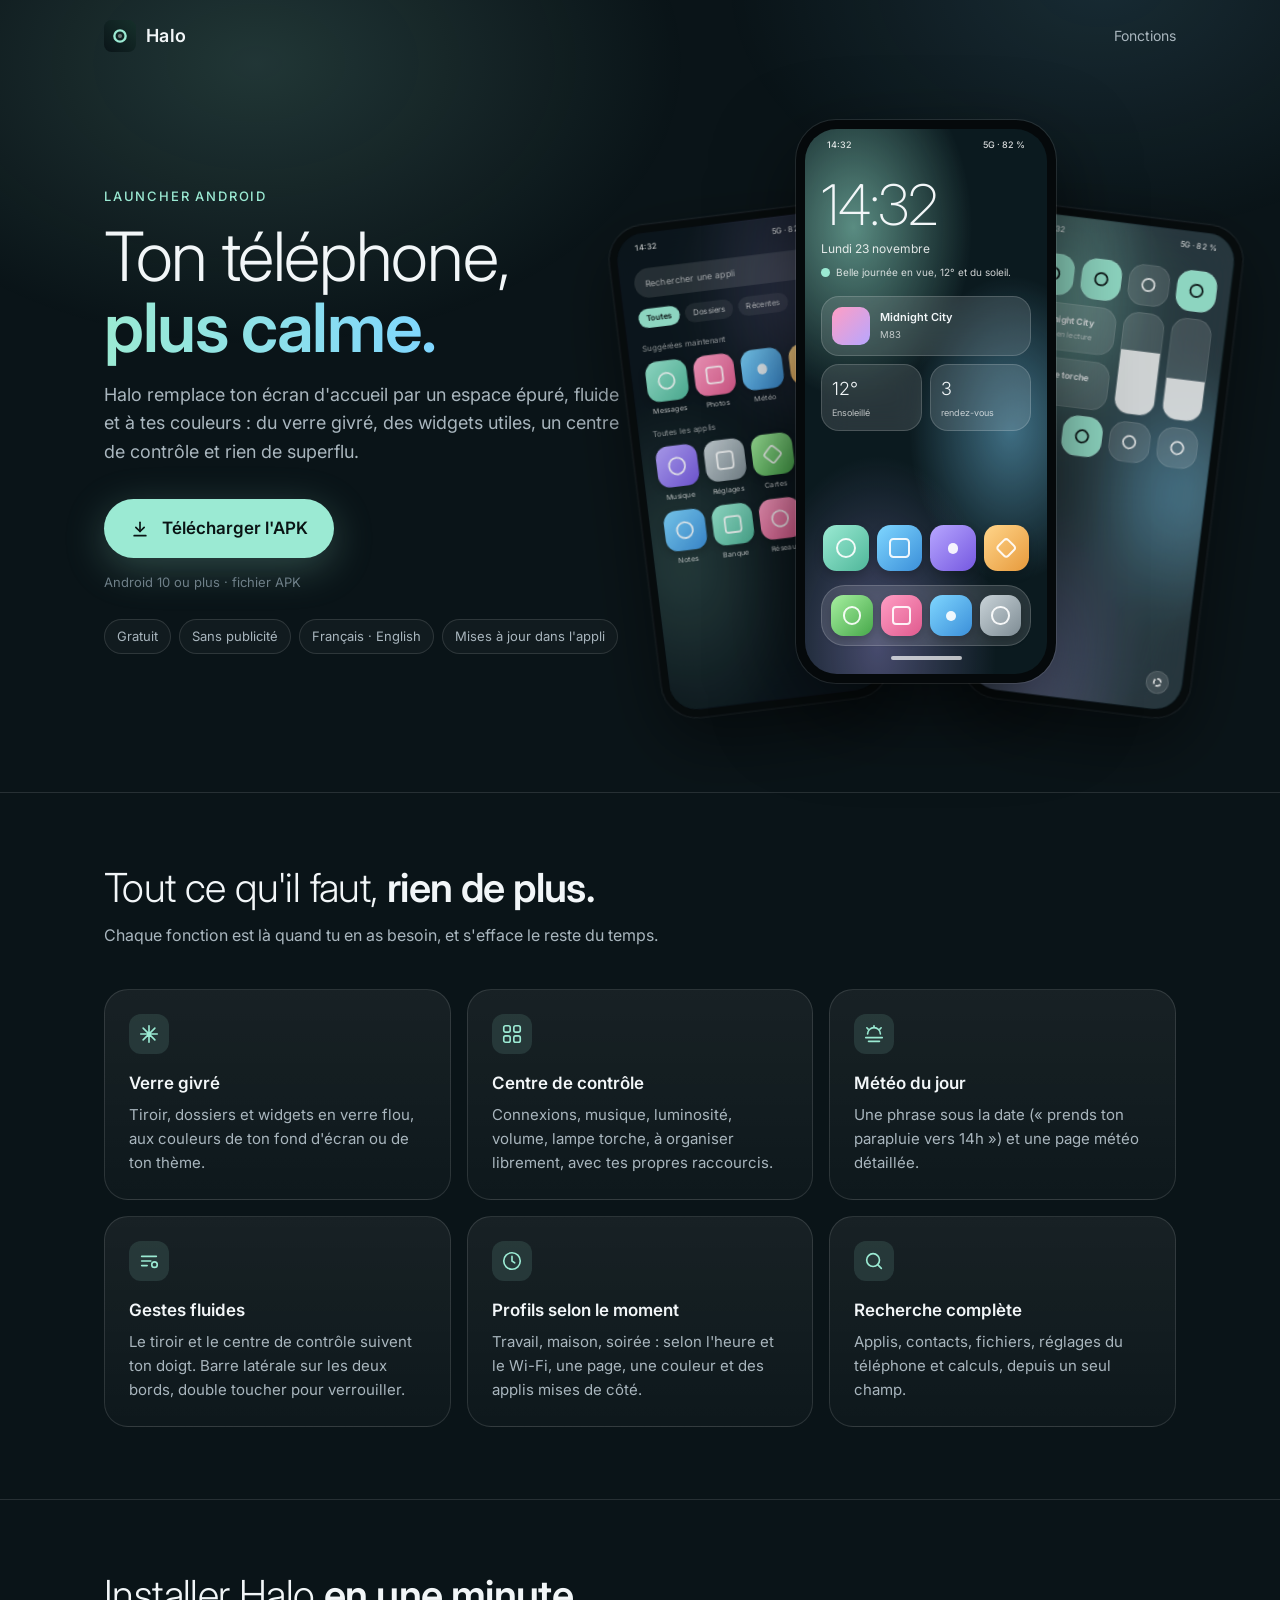
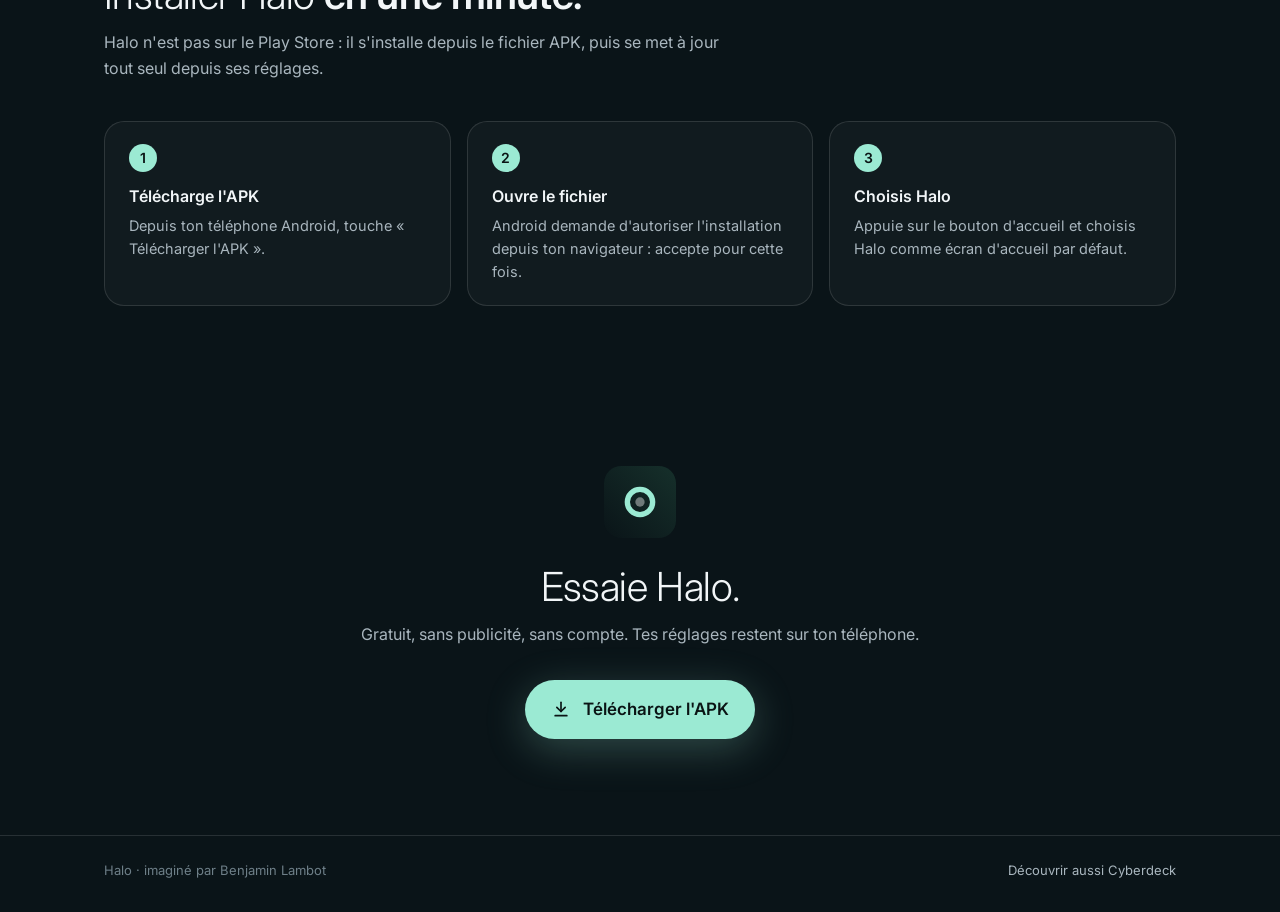
==== Halo/index.html @ 5afe6966 "Site de Halo (/Halo) : page épurée et lien de téléchargement vers la dernière version publiée sur Gi" ====
<!DOCTYPE html>
<html lang="fr">
<head>
<meta charset="utf-8">
<meta name="viewport" content="width=device-width, initial-scale=1">
<title>Halo · Launcher Android épuré</title>
<meta name="description" content="Halo, un launcher Android épuré et fluide : verre givré, widgets, centre de contrôle, profils. Gratuit, sans publicité.">
<meta name="theme-color" content="#0A1418">
<link rel="icon" href="icon.svg" type="image/svg+xml">
<meta property="og:title" content="Halo · Launcher Android épuré">
<meta property="og:description" content="Un écran d'accueil calme, fluide et à tes couleurs. Gratuit, sans publicité.">
<link rel="preconnect" href="https://fonts.googleapis.com">
<link rel="preconnect" href="https://fonts.gstatic.com" crossorigin>
<link href="https://fonts.googleapis.com/css2?family=Inter:wght@300;400;500;600&display=swap" rel="stylesheet">
<style>
  :root {
    color-scheme: dark;
    --bg: #0A1418; --bg2: #0F1D22; --text: #F2F6F8; --dim: #A9B6BE; --faint: #6E7F88;
    --accent: #9BEAD3; --accent2: #7FD6FF; --glass: rgba(255,255,255,.08); --line: rgba(255,255,255,.12);
  }
  * { box-sizing: border-box; }
  html { scroll-behavior: smooth; }
  body { margin: 0; background: var(--bg); color: var(--text); font: 16px/1.6 Inter, system-ui, -apple-system, "Segoe UI", Roboto, sans-serif;
    -webkit-font-smoothing: antialiased; overflow-x: hidden; }
  a { color: inherit; }
  .wrap { max-width: 1120px; margin: 0 auto; padding: 0 24px; }
  @media (max-width: 600px) { .wrap { padding: 0 16px; } }

  /* lueur de fond */
  .glow { position: fixed; inset: -20% -10% auto; height: 90vh; pointer-events: none; z-index: 0;
    background: radial-gradient(40% 50% at 25% 30%, rgba(155,234,211,.16), transparent 70%), radial-gradient(35% 45% at 80% 20%, rgba(127,214,255,.12), transparent 70%); }
  main, header, footer { position: relative; z-index: 1; }
  main { overflow-x: clip; }

  header .wrap { display: flex; align-items: center; justify-content: space-between; height: 72px; }
  .brand { display: flex; align-items: center; gap: 10px; text-decoration: none; font-weight: 600; letter-spacing: .02em; font-size: 18px; }
  .brand img { width: 32px; height: 32px; }
  .navlink { color: var(--dim); text-decoration: none; font-size: 14px; }
  .navlink:hover { color: var(--text); }

  /* héros */
  .hero { display: grid; grid-template-columns: 1.05fr 1fr; gap: 48px; align-items: center; padding: 48px 0 72px; }
  @media (max-width: 900px) { .hero { grid-template-columns: 1fr; padding-top: 24px; gap: 40px; } }
  .eyebrow { color: var(--accent); font-size: 13px; font-weight: 500; letter-spacing: .14em; text-transform: uppercase; }
  h1 { font-size: clamp(40px, 6vw, 68px); line-height: 1.04; font-weight: 300; letter-spacing: -.02em; margin: 14px 0 18px; }
  h1 b { font-weight: 600; background: linear-gradient(90deg, var(--accent), var(--accent2)); -webkit-background-clip: text; background-clip: text; color: transparent; }
  .lead { color: var(--dim); font-size: 18px; max-width: 30em; margin: 0 0 32px; }
  .cta { display: inline-flex; align-items: center; gap: 12px; padding: 16px 26px; border-radius: 999px; background: var(--accent); color: #0A1414;
    font-weight: 600; font-size: 17px; text-decoration: none; box-shadow: 0 10px 40px rgba(155,234,211,.25); transition: transform .2s, box-shadow .2s; }
  .cta:hover { transform: translateY(-2px); box-shadow: 0 14px 48px rgba(155,234,211,.35); }
  .cta svg { width: 20px; height: 20px; }
  .meta { color: var(--faint); font-size: 13px; margin-top: 14px; }
  .chips { display: flex; flex-wrap: wrap; gap: 8px; margin-top: 26px; }
  .chip { padding: 6px 12px; border-radius: 999px; border: 1px solid var(--line); color: var(--dim); font-size: 13px; background: rgba(255,255,255,.03); }

  /* téléphones */
  .stage { position: relative; height: 600px; }
  @media (max-width: 900px) { .stage { height: 540px; } }
  @media (max-width: 520px) { .stage { height: 470px; } }
  .phone { position: absolute; width: 260px; aspect-ratio: 9 / 19.5; border-radius: 40px; padding: 9px; background: #05090B;
    box-shadow: 0 0 0 1px rgba(255,255,255,.1), 0 30px 80px rgba(0,0,0,.55); }
  .phone .scr { position: relative; width: 100%; height: 100%; border-radius: 32px; overflow: hidden; }
  .stage .phone:nth-child(1) { left: 50%; top: 0; transform: translateX(-50%); z-index: 3; }
  .stage .phone:nth-child(2) { left: 50%; top: 60px; transform: translateX(-118%) rotate(-7deg) scale(.88); z-index: 2; opacity: .9; }
  .stage .phone:nth-child(3) { left: 50%; top: 60px; transform: translateX(18%) rotate(7deg) scale(.88); z-index: 1; opacity: .9; }
  @media (max-width: 520px) {
    .phone { width: 214px; border-radius: 34px; } .phone .scr { border-radius: 27px; }
    .stage .phone:nth-child(2) { transform: translateX(-104%) rotate(-7deg) scale(.82); }
    .stage .phone:nth-child(3) { transform: translateX(4%) rotate(7deg) scale(.82); }
  }

  /* fond d'écran Halo (dégradé « Aurore ») */
  .wall { position: absolute; inset: 0; background:
      radial-gradient(70% 45% at 20% 18%, rgba(155,234,211,.55), transparent 70%),
      radial-gradient(60% 40% at 85% 55%, rgba(127,214,255,.45), transparent 70%),
      radial-gradient(70% 50% at 30% 95%, rgba(183,166,255,.35), transparent 70%), #0B1A1F; }
  .wall.b { background: radial-gradient(70% 45% at 80% 15%, rgba(183,166,255,.5), transparent 70%), radial-gradient(70% 50% at 15% 70%, rgba(155,234,211,.45), transparent 70%), #0C1620; }
  .ui { position: absolute; inset: 0; padding: 30px 16px 14px; display: flex; flex-direction: column; font-size: 10px; }
  .sb { position: absolute; top: 9px; left: 22px; right: 22px; display: flex; justify-content: space-between; font-size: 9px; color: rgba(255,255,255,.85); font-weight: 500; }
  .clock { font-size: 56px; font-weight: 200; letter-spacing: -.03em; line-height: 1; margin-top: 18px; }
  .date { font-size: 12px; color: rgba(255,255,255,.85); margin-top: 6px; }
  .tip { font-size: 10px; color: rgba(255,255,255,.8); margin-top: 6px; display: flex; gap: 6px; align-items: center; }
  .tip i { width: 9px; height: 9px; border-radius: 50%; background: var(--accent); display: inline-block; }
  .gl { background: rgba(255,255,255,.12); border: 1px solid rgba(255,255,255,.16); backdrop-filter: blur(14px); -webkit-backdrop-filter: blur(14px); border-radius: 18px; }
  .w-music { margin-top: 16px; padding: 10px; display: flex; gap: 10px; align-items: center; }
  .cover { width: 38px; height: 38px; border-radius: 10px; background: linear-gradient(135deg, #FF9EC4, #B7A6FF); flex: none; }
  .w-music b { display: block; font-size: 11px; font-weight: 600; } .w-music span { color: rgba(255,255,255,.7); font-size: 9.5px; }
  .w-row { display: flex; gap: 8px; margin-top: 8px; }
  .w-sm { flex: 1; padding: 10px; } .w-sm b { font-size: 18px; font-weight: 300; display: block; } .w-sm span { color: rgba(255,255,255,.7); font-size: 9px; }
  .grid { display: grid; grid-template-columns: repeat(4, 1fr); gap: 12px 8px; margin-top: auto; padding: 0 2px; }
  .ic { aspect-ratio: 1; border-radius: 30%; position: relative; box-shadow: 0 4px 10px rgba(0,0,0,.2); }
  .ic::after { content: ""; position: absolute; inset: 28%; border-radius: 50%; border: 2.5px solid rgba(255,255,255,.9); }
  .ic.sq::after { border-radius: 22%; } .ic.dot::after { inset: 38%; background: rgba(255,255,255,.9); border: 0; }
  .ic.tri::after { border-radius: 4px; transform: rotate(45deg); inset: 32%; }
  .dock { margin-top: 14px; padding: 9px; display: grid; grid-template-columns: repeat(4, 1fr); gap: 8px; border-radius: 24px; }
  .bar { width: 34%; height: 4px; border-radius: 4px; background: rgba(255,255,255,.7); margin: 10px auto 0; }
  .c1 { background: linear-gradient(135deg,#9BEAD3,#4FB79A); } .c2 { background: linear-gradient(135deg,#7FD6FF,#3B8FD9); } .c3 { background: linear-gradient(135deg,#FF9EC4,#E05A8E); }
  .c4 { background: linear-gradient(135deg,#FFD58A,#E79A3C); } .c5 { background: linear-gradient(135deg,#B7A6FF,#7558E0); } .c6 { background: linear-gradient(135deg,#C9D3D8,#7E8C94); }
  .c7 { background: linear-gradient(135deg,#A6F0A0,#47A84A); } .c8 { background: linear-gradient(135deg,#FF8F7A,#D9483B); }

  /* tiroir */
  .drawer { position: absolute; inset: 0; background: rgba(10,20,24,.55); backdrop-filter: blur(22px); -webkit-backdrop-filter: blur(22px); }
  .search { margin-top: 10px; padding: 9px 12px; border-radius: 999px; background: rgba(255,255,255,.12); color: rgba(255,255,255,.65); font-size: 10px; display: flex; justify-content: space-between; }
  .tabs { display: flex; gap: 6px; margin: 12px 0 10px; } .tabs span { padding: 4px 9px; border-radius: 999px; font-size: 9px; background: rgba(255,255,255,.08); color: rgba(255,255,255,.75); }
  .tabs span.on { background: var(--accent); color: #0A1414; font-weight: 600; }
  .lbl { color: rgba(255,255,255,.6); font-size: 9px; margin: 6px 0 8px; }
  .dgrid { display: grid; grid-template-columns: repeat(4, 1fr); gap: 10px 8px; }
  .dgrid .n { text-align: center; font-size: 8px; color: rgba(255,255,255,.8); margin-top: 4px; }

  /* centre de contrôle */
  .cc { position: absolute; inset: 0; background: rgba(205,225,232,.16); backdrop-filter: blur(26px) saturate(1.2); -webkit-backdrop-filter: blur(26px) saturate(1.2); }
  .ccg { display: grid; grid-template-columns: repeat(4, 1fr); gap: 8px; margin-top: 14px; }
  .t { border-radius: 18px; background: rgba(255,255,255,.14); border: 1px solid rgba(255,255,255,.14); aspect-ratio: 1; display: grid; place-items: center; }
  .t.on { background: var(--accent); }
  .t i { width: 36%; aspect-ratio: 1; border-radius: 50%; border: 2px solid rgba(255,255,255,.9); }
  .t.on i { border-color: #0A1414; }
  .t.w2 { grid-column: span 2; aspect-ratio: auto; padding: 10px; display: block; text-align: left; }
  .t.w2 b { font-size: 10px; display: block; } .t.w2 span { font-size: 8.5px; color: rgba(255,255,255,.7); }
  .t.h2 { grid-row: span 2; aspect-ratio: auto; position: relative; overflow: hidden; }
  .t.h2::after { content: ""; position: absolute; left: 0; right: 0; bottom: 0; height: 62%; background: rgba(255,255,255,.85); }
  .t.h2.v::after { height: 40%; }
  .gear { position: absolute; right: 16px; bottom: 18px; width: 26px; height: 26px; border-radius: 50%; background: rgba(255,255,255,.14); border: 1px solid rgba(255,255,255,.16); display: grid; place-items: center; }
  .gear i { width: 10px; height: 10px; border-radius: 50%; border: 2px dashed rgba(255,255,255,.9); }

  /* sections */
  section.block { padding: 72px 0; border-top: 1px solid var(--line); }
  h2 { font-size: clamp(28px, 4vw, 40px); font-weight: 300; letter-spacing: -.015em; margin: 0 0 12px; line-height: 1.15; }
  h2 b { font-weight: 600; }
  .sub { color: var(--dim); max-width: 40em; margin: 0 0 40px; }
  .feats { display: grid; grid-template-columns: repeat(3, 1fr); gap: 16px; }
  @media (max-width: 900px) { .feats { grid-template-columns: repeat(2, 1fr); } }
  @media (max-width: 560px) { .feats { grid-template-columns: 1fr; } }
  .feat { padding: 24px; border-radius: 24px; background: linear-gradient(180deg, rgba(255,255,255,.06), rgba(255,255,255,.02)); border: 1px solid var(--line); }
  .feat .ico { width: 40px; height: 40px; border-radius: 12px; background: rgba(155,234,211,.12); display: grid; place-items: center; margin-bottom: 16px; }
  .feat .ico svg { width: 22px; height: 22px; stroke: var(--accent); fill: none; stroke-width: 1.8; stroke-linecap: round; stroke-linejoin: round; }
  .feat h3 { margin: 0 0 6px; font-size: 17px; font-weight: 600; }
  .feat p { margin: 0; color: var(--dim); font-size: 15px; }

  .steps { display: grid; grid-template-columns: repeat(3, 1fr); gap: 16px; counter-reset: s; }
  @media (max-width: 800px) { .steps { grid-template-columns: 1fr; } }
  .step { padding: 22px 24px; border-radius: 20px; border: 1px solid var(--line); background: rgba(255,255,255,.03); }
  .step::before { counter-increment: s; content: counter(s); display: inline-grid; place-items: center; width: 28px; height: 28px; border-radius: 50%;
    background: var(--accent); color: #0A1414; font-weight: 600; font-size: 14px; margin-bottom: 12px; }
  .step h3 { margin: 0 0 4px; font-size: 16px; font-weight: 600; } .step p { margin: 0; color: var(--dim); font-size: 14.5px; }

  .final { text-align: center; padding: 88px 0 96px; }
  .final img { width: 72px; height: 72px; margin-bottom: 18px; }
  .final .sub { margin: 0 auto 32px; }
  footer { border-top: 1px solid var(--line); color: var(--faint); font-size: 13px; }
  footer .wrap { display: flex; flex-wrap: wrap; gap: 12px; justify-content: space-between; padding-top: 24px; padding-bottom: 32px; }
  footer a { color: var(--dim); text-decoration: none; } footer a:hover { color: var(--text); }

  .reveal { opacity: 0; transform: translateY(16px); transition: opacity .7s ease, transform .7s ease; }
  .reveal.in { opacity: 1; transform: none; }
  @media (prefers-reduced-motion: reduce) { .reveal { opacity: 1; transform: none; transition: none; } .cta { transition: none; } }
</style>
</head>
<body>
<div class="glow" aria-hidden="true"></div>

<header>
  <div class="wrap">
    <a class="brand" href="./"><img src="icon.svg" alt="">Halo</a>
    <a class="navlink" href="#fonctions">Fonctions</a>
  </div>
</header>

<main>
  <div class="wrap">
    <section class="hero">
      <div>
        <div class="eyebrow">Launcher Android</div>
        <h1>Ton téléphone,<br><b>plus calme.</b></h1>
        <p class="lead">Halo remplace ton écran d'accueil par un espace épuré, fluide et à tes couleurs : du verre givré, des widgets utiles, un centre de contrôle et rien de superflu.</p>
        <a class="cta dl" href="telecharger/" rel="noopener">
          <svg viewBox="0 0 24 24" fill="none" stroke="currentColor" stroke-width="2" stroke-linecap="round" stroke-linejoin="round" aria-hidden="true"><path d="M12 4v11"/><path d="m7 10 5 5 5-5"/><path d="M5 20h14"/></svg>
          Télécharger l'APK
        </a>
        <div class="meta" id="ver">Android 10 ou plus · fichier APK</div>
        <div class="chips"><span class="chip">Gratuit</span><span class="chip">Sans publicité</span><span class="chip">Français · English</span><span class="chip">Mises à jour dans l'appli</span></div>
      </div>

      <div class="stage" aria-label="Aperçus de Halo : accueil, tiroir d'applis et centre de contrôle">
        <!-- accueil -->
        <div class="phone"><div class="scr"><div class="wall"></div><div class="ui">
          <div class="sb"><span>14:32</span><span>5G · 82 %</span></div>
          <div class="clock">14:32</div>
          <div class="date">Lundi 23 novembre</div>
          <div class="tip"><i></i>Belle journée en vue, 12° et du soleil.</div>
          <div class="gl w-music"><div class="cover"></div><div><b>Midnight City</b><span>M83</span></div></div>
          <div class="w-row"><div class="gl w-sm"><b>12°</b><span>Ensoleillé</span></div><div class="gl w-sm"><b>3</b><span>rendez-vous</span></div></div>
          <div class="grid"><div class="ic c1"></div><div class="ic c2 sq"></div><div class="ic c5 dot"></div><div class="ic c4 tri"></div></div>
          <div class="gl dock"><div class="ic c7"></div><div class="ic c3 sq"></div><div class="ic c2 dot"></div><div class="ic c6"></div></div>
          <div class="bar"></div>
        </div></div></div>
        <!-- tiroir -->
        <div class="phone"><div class="scr"><div class="wall b"></div><div class="drawer"></div><div class="ui">
          <div class="sb"><span>14:32</span><span>5G · 82 %</span></div>
          <div class="search"><span>Rechercher une appli</span><span>⌕</span></div>
          <div class="tabs"><span class="on">Toutes</span><span>Dossiers</span><span>Récentes</span></div>
          <div class="lbl">Suggérées maintenant</div>
          <div class="dgrid">
            <div><div class="ic c1"></div><div class="n">Messages</div></div><div><div class="ic c3 sq"></div><div class="n">Photos</div></div>
            <div><div class="ic c2 dot"></div><div class="n">Météo</div></div><div><div class="ic c4"></div><div class="n">Agenda</div></div>
          </div>
          <div class="lbl" style="margin-top:12px">Toutes les applis</div>
          <div class="dgrid">
            <div><div class="ic c5"></div><div class="n">Musique</div></div><div><div class="ic c6 sq"></div><div class="n">Réglages</div></div>
            <div><div class="ic c7 tri"></div><div class="n">Cartes</div></div><div><div class="ic c8 dot"></div><div class="n">Vidéo</div></div>
            <div><div class="ic c2"></div><div class="n">Notes</div></div><div><div class="ic c1 sq"></div><div class="n">Banque</div></div>
            <div><div class="ic c3"></div><div class="n">Réseau</div></div><div><div class="ic c4 dot"></div><div class="n">Horloge</div></div>
          </div>
        </div></div></div>
        <!-- centre de contrôle -->
        <div class="phone"><div class="scr"><div class="wall"></div><div class="cc"></div><div class="ui">
          <div class="sb"><span>14:32</span><span>5G · 82 %</span></div>
          <div class="ccg">
            <div class="t on"><i></i></div><div class="t on"><i></i></div><div class="t"><i></i></div><div class="t on"><i></i></div>
            <div class="t w2"><b>Midnight City</b><span>M83 · en lecture</span></div><div class="t h2"></div><div class="t h2 v"></div>
            <div class="t w2"><b>Lampe torche</b><span>Éteinte</span></div>
            <div class="t"><i></i></div><div class="t on"><i></i></div><div class="t"><i></i></div><div class="t"><i></i></div>
          </div>
          <div class="gear"><i></i></div>
        </div></div></div>
      </div>
    </section>
  </div>

  <section class="block" id="fonctions">
    <div class="wrap">
      <h2 class="reveal">Tout ce qu'il faut, <b>rien de plus.</b></h2>
      <p class="sub reveal">Chaque fonction est là quand tu en as besoin, et s'efface le reste du temps.</p>
      <div class="feats">
        <div class="feat reveal"><div class="ico"><svg viewBox="0 0 24 24"><path d="M12 3v18M3 12h18M5.6 5.6l12.8 12.8M18.4 5.6 5.6 18.4"/></svg></div>
          <h3>Verre givré</h3><p>Tiroir, dossiers et widgets en verre flou, aux couleurs de ton fond d'écran ou de ton thème.</p></div>
        <div class="feat reveal"><div class="ico"><svg viewBox="0 0 24 24"><rect x="3" y="3" width="7" height="7" rx="2"/><rect x="14" y="3" width="7" height="7" rx="2"/><rect x="3" y="14" width="7" height="7" rx="2"/><rect x="14" y="14" width="7" height="7" rx="2"/></svg></div>
          <h3>Centre de contrôle</h3><p>Connexions, musique, luminosité, volume, lampe torche, à organiser librement, avec tes propres raccourcis.</p></div>
        <div class="feat reveal"><div class="ico"><svg viewBox="0 0 24 24"><path d="M5 12a7 7 0 0 1 14 0"/><path d="M12 5V3M5.6 6.6 4.2 5.2M18.4 6.6l1.4-1.4"/><path d="M3 16h18M6 20h12"/></svg></div>
          <h3>Météo du jour</h3><p>Une phrase sous la date (« prends ton parapluie vers 14h ») et une page météo détaillée.</p></div>
        <div class="feat reveal"><div class="ico"><svg viewBox="0 0 24 24"><path d="M4 7h16M4 12h10M4 17h6"/><circle cx="18" cy="16" r="3"/></svg></div>
          <h3>Gestes fluides</h3><p>Le tiroir et le centre de contrôle suivent ton doigt. Barre latérale sur les deux bords, double toucher pour verrouiller.</p></div>
        <div class="feat reveal"><div class="ico"><svg viewBox="0 0 24 24"><circle cx="12" cy="12" r="9"/><path d="M12 7v5l3 2"/></svg></div>
          <h3>Profils selon le moment</h3><p>Travail, maison, soirée : selon l'heure et le Wi-Fi, une page, une couleur et des applis mises de côté.</p></div>
        <div class="feat reveal"><div class="ico"><svg viewBox="0 0 24 24"><circle cx="11" cy="11" r="7"/><path d="m20 20-4-4"/></svg></div>
          <h3>Recherche complète</h3><p>Applis, contacts, fichiers, réglages du téléphone et calculs, depuis un seul champ.</p></div>
      </div>
    </div>
  </section>

  <section class="block">
    <div class="wrap">
      <h2 class="reveal">Installer Halo <b>en une minute.</b></h2>
      <p class="sub reveal">Halo n'est pas sur le Play Store : il s'installe depuis le fichier APK, puis se met à jour tout seul depuis ses réglages.</p>
      <div class="steps">
        <div class="step reveal"><h3>Télécharge l'APK</h3><p>Depuis ton téléphone Android, touche « Télécharger l'APK ».</p></div>
        <div class="step reveal"><h3>Ouvre le fichier</h3><p>Android demande d'autoriser l'installation depuis ton navigateur : accepte pour cette fois.</p></div>
        <div class="step reveal"><h3>Choisis Halo</h3><p>Appuie sur le bouton d'accueil et choisis Halo comme écran d'accueil par défaut.</p></div>
      </div>
    </div>
  </section>

  <section class="final">
    <div class="wrap">
      <img src="icon.svg" alt="" class="reveal">
      <h2 class="reveal">Essaie Halo.</h2>
      <p class="sub reveal">Gratuit, sans publicité, sans compte. Tes réglages restent sur ton téléphone.</p>
      <a class="cta dl reveal" href="telecharger/" rel="noopener">
        <svg viewBox="0 0 24 24" fill="none" stroke="currentColor" stroke-width="2" stroke-linecap="round" stroke-linejoin="round" aria-hidden="true"><path d="M12 4v11"/><path d="m7 10 5 5 5-5"/><path d="M5 20h14"/></svg>
        Télécharger l'APK
      </a>
    </div>
  </section>
</main>

<footer>
  <div class="wrap">
    <span>Halo · imaginé par Benjamin Lambot</span>
    <a href="../telecharger.html">Découvrir aussi Cyberdeck</a>
  </div>
</footer>

<script>
// apparition douce des sections
(() => {
  const els = document.querySelectorAll('.reveal');
  if (!('IntersectionObserver' in window)) { els.forEach(e => e.classList.add('in')); return; }
  const io = new IntersectionObserver(es => es.forEach(e => { if (e.isIntersecting) { e.target.classList.add('in'); io.unobserve(e.target); } }), { threshold: .15 });
  els.forEach(e => io.observe(e));
})();
// numéro de la dernière version (le bouton passe toujours par telecharger/, qui redirige vers GitHub)
(async () => {
  try {
    const r = await fetch('https://api.github.com/repos/djoneb/cyberdeck-releases/releases?per_page=100');
    if (!r.ok) return;
    const rel = (await r.json()).filter(x => /^halo-\d+$/.test(x.tag_name) && !x.draft && !x.prerelease)
      .sort((a, b) => +b.tag_name.slice(5) - +a.tag_name.slice(5))[0];
    if (rel) document.getElementById('ver').textContent = 'Version ' + rel.tag_name.slice(5) + ' · Android 10 ou plus · fichier APK';
  } catch (e) {}
})();
</script>
</body>
</html>
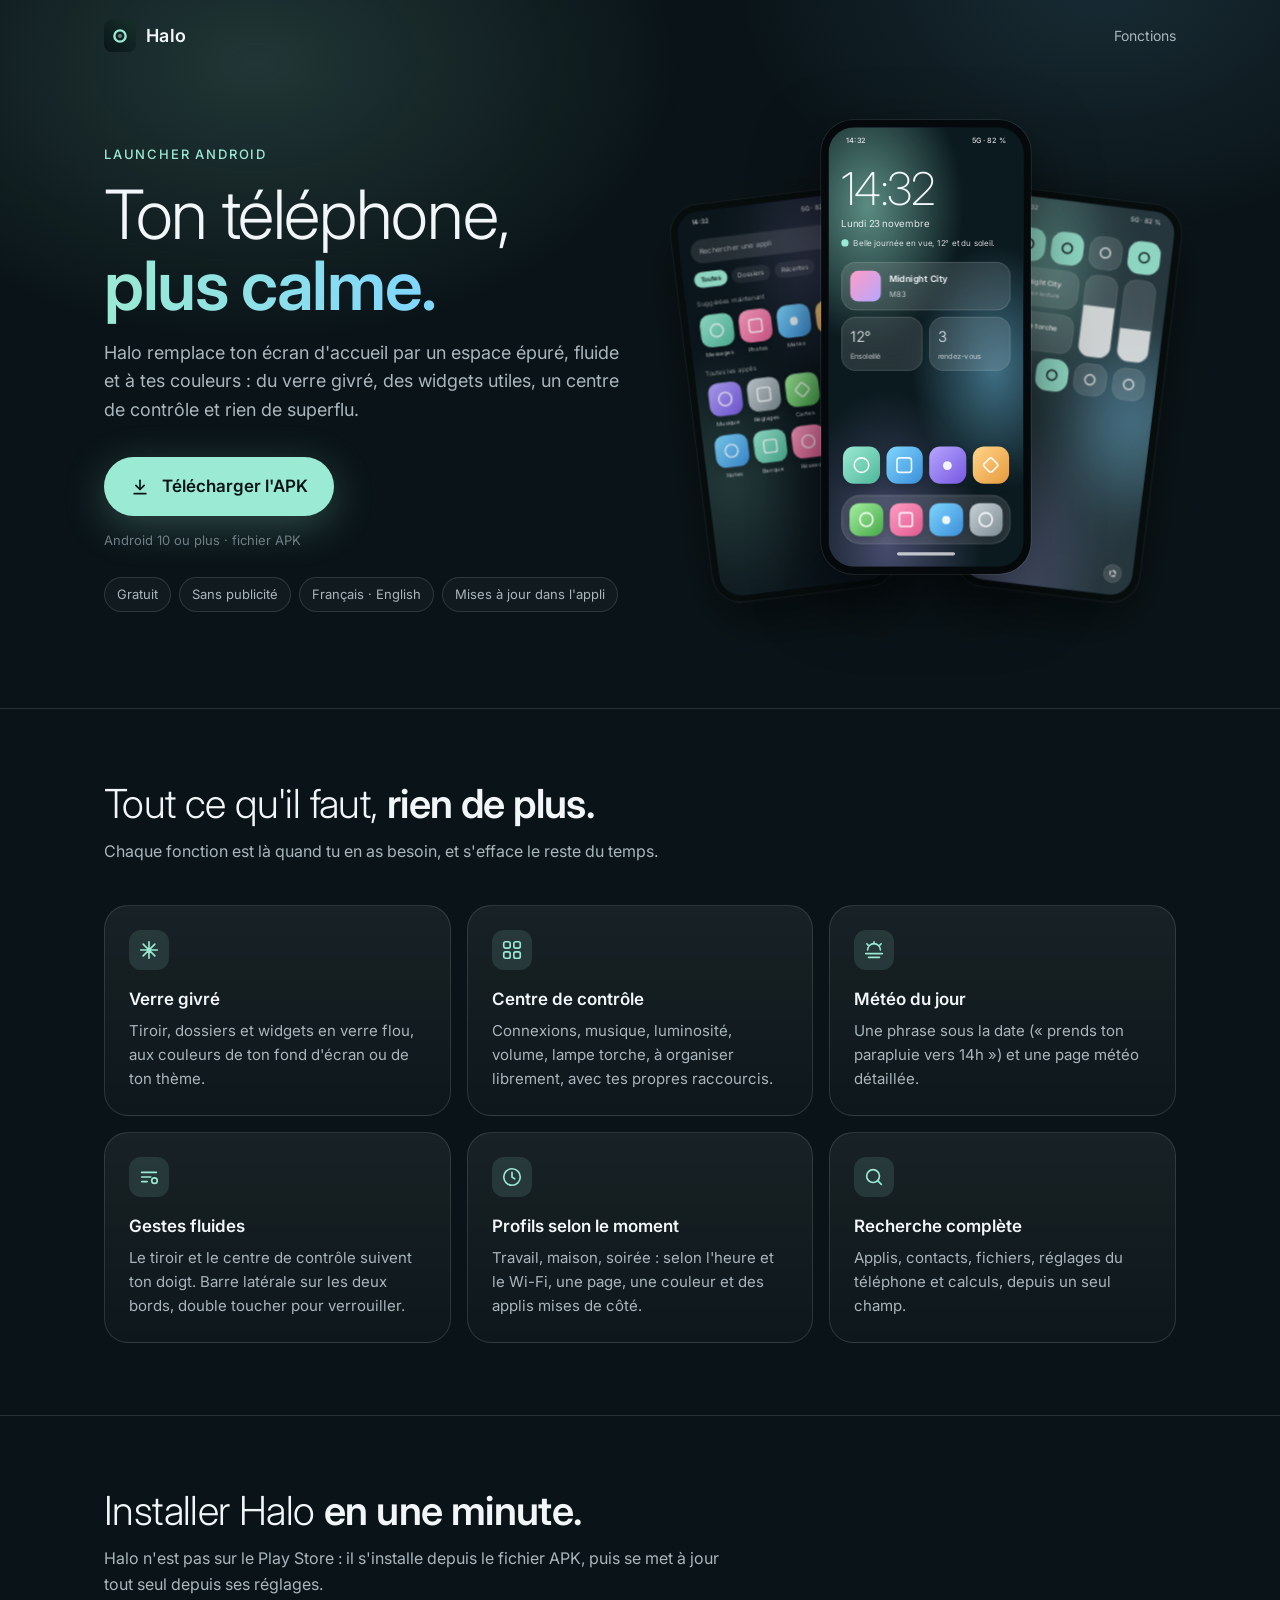
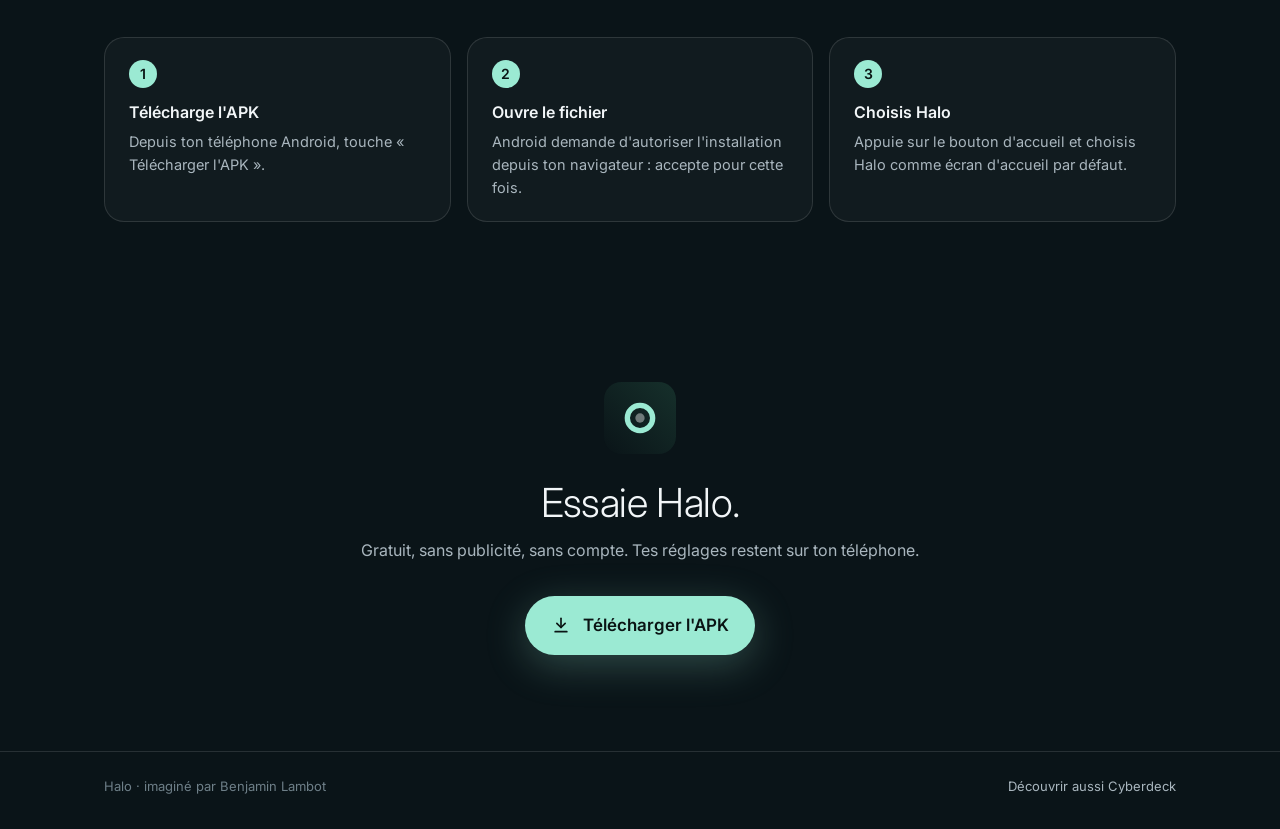
==== commit 27243aef: "Site Halo : sur mobile, les trois téléphones gardent la composition de l'écran large (réduite) Co-Au" ====
--- a/Halo/index.html
+++ b/Halo/index.html
@@ -54,20 +54,15 @@
   .chip { padding: 6px 12px; border-radius: 999px; border: 1px solid var(--line); color: var(--dim); font-size: 13px; background: rgba(255,255,255,.03); }
 
   /* téléphones */
-  .stage { position: relative; height: 600px; }
-  @media (max-width: 900px) { .stage { height: 540px; } }
-  @media (max-width: 520px) { .stage { height: 470px; } }
+  /* la composition des trois téléphones est la même partout : sur petit écran, elle est réduite d'un bloc */
+  .stage { position: relative; height: 640px; }
+  .stage-in { position: absolute; left: 50%; top: 0; width: 620px; height: 640px; margin-left: -310px; transform-origin: 50% 0; }
   .phone { position: absolute; width: 260px; aspect-ratio: 9 / 19.5; border-radius: 40px; padding: 9px; background: #05090B;
     box-shadow: 0 0 0 1px rgba(255,255,255,.1), 0 30px 80px rgba(0,0,0,.55); }
   .phone .scr { position: relative; width: 100%; height: 100%; border-radius: 32px; overflow: hidden; }
-  .stage .phone:nth-child(1) { left: 50%; top: 0; transform: translateX(-50%); z-index: 3; }
-  .stage .phone:nth-child(2) { left: 50%; top: 60px; transform: translateX(-118%) rotate(-7deg) scale(.88); z-index: 2; opacity: .9; }
-  .stage .phone:nth-child(3) { left: 50%; top: 60px; transform: translateX(18%) rotate(7deg) scale(.88); z-index: 1; opacity: .9; }
-  @media (max-width: 520px) {
-    .phone { width: 214px; border-radius: 34px; } .phone .scr { border-radius: 27px; }
-    .stage .phone:nth-child(2) { transform: translateX(-104%) rotate(-7deg) scale(.82); }
-    .stage .phone:nth-child(3) { transform: translateX(4%) rotate(7deg) scale(.82); }
-  }
+  .stage-in .phone:nth-child(1) { left: 50%; top: 0; transform: translateX(-50%); z-index: 3; }
+  .stage-in .phone:nth-child(2) { left: 50%; top: 60px; transform: translateX(-118%) rotate(-7deg) scale(.88); z-index: 2; opacity: .9; }
+  .stage-in .phone:nth-child(3) { left: 50%; top: 60px; transform: translateX(18%) rotate(7deg) scale(.88); z-index: 1; opacity: .9; }
 
   /* fond d'écran Halo (dégradé « Aurore ») */
   .wall { position: absolute; inset: 0; background:
@@ -180,7 +175,7 @@
         <div class="chips"><span class="chip">Gratuit</span><span class="chip">Sans publicité</span><span class="chip">Français · English</span><span class="chip">Mises à jour dans l'appli</span></div>
       </div>
 
-      <div class="stage" aria-label="Aperçus de Halo : accueil, tiroir d'applis et centre de contrôle">
+      <div class="stage" id="stage" aria-label="Aperçus de Halo : accueil, tiroir d'applis et centre de contrôle"><div class="stage-in" id="stagein">
         <!-- accueil -->
         <div class="phone"><div class="scr"><div class="wall"></div><div class="ui">
           <div class="sb"><span>14:32</span><span>5G · 82 %</span></div>
@@ -222,7 +217,7 @@
           </div>
           <div class="gear"><i></i></div>
         </div></div></div>
-      </div>
+      </div></div>
     </section>
   </div>
 
@@ -280,6 +275,12 @@
 </footer>
 
 <script>
+// téléphones : même rendu qu'à l'écran large, réduit à la largeur disponible
+(() => {
+  const st = document.getElementById('stage'), inn = document.getElementById('stagein');
+  const fit = () => { const k = Math.min(1, st.clientWidth / 620); inn.style.transform = 'scale(' + k + ')'; st.style.height = (640 * k) + 'px'; };
+  fit(); addEventListener('resize', fit);
+})();
 // apparition douce des sections
 (() => {
   const els = document.querySelectorAll('.reveal');
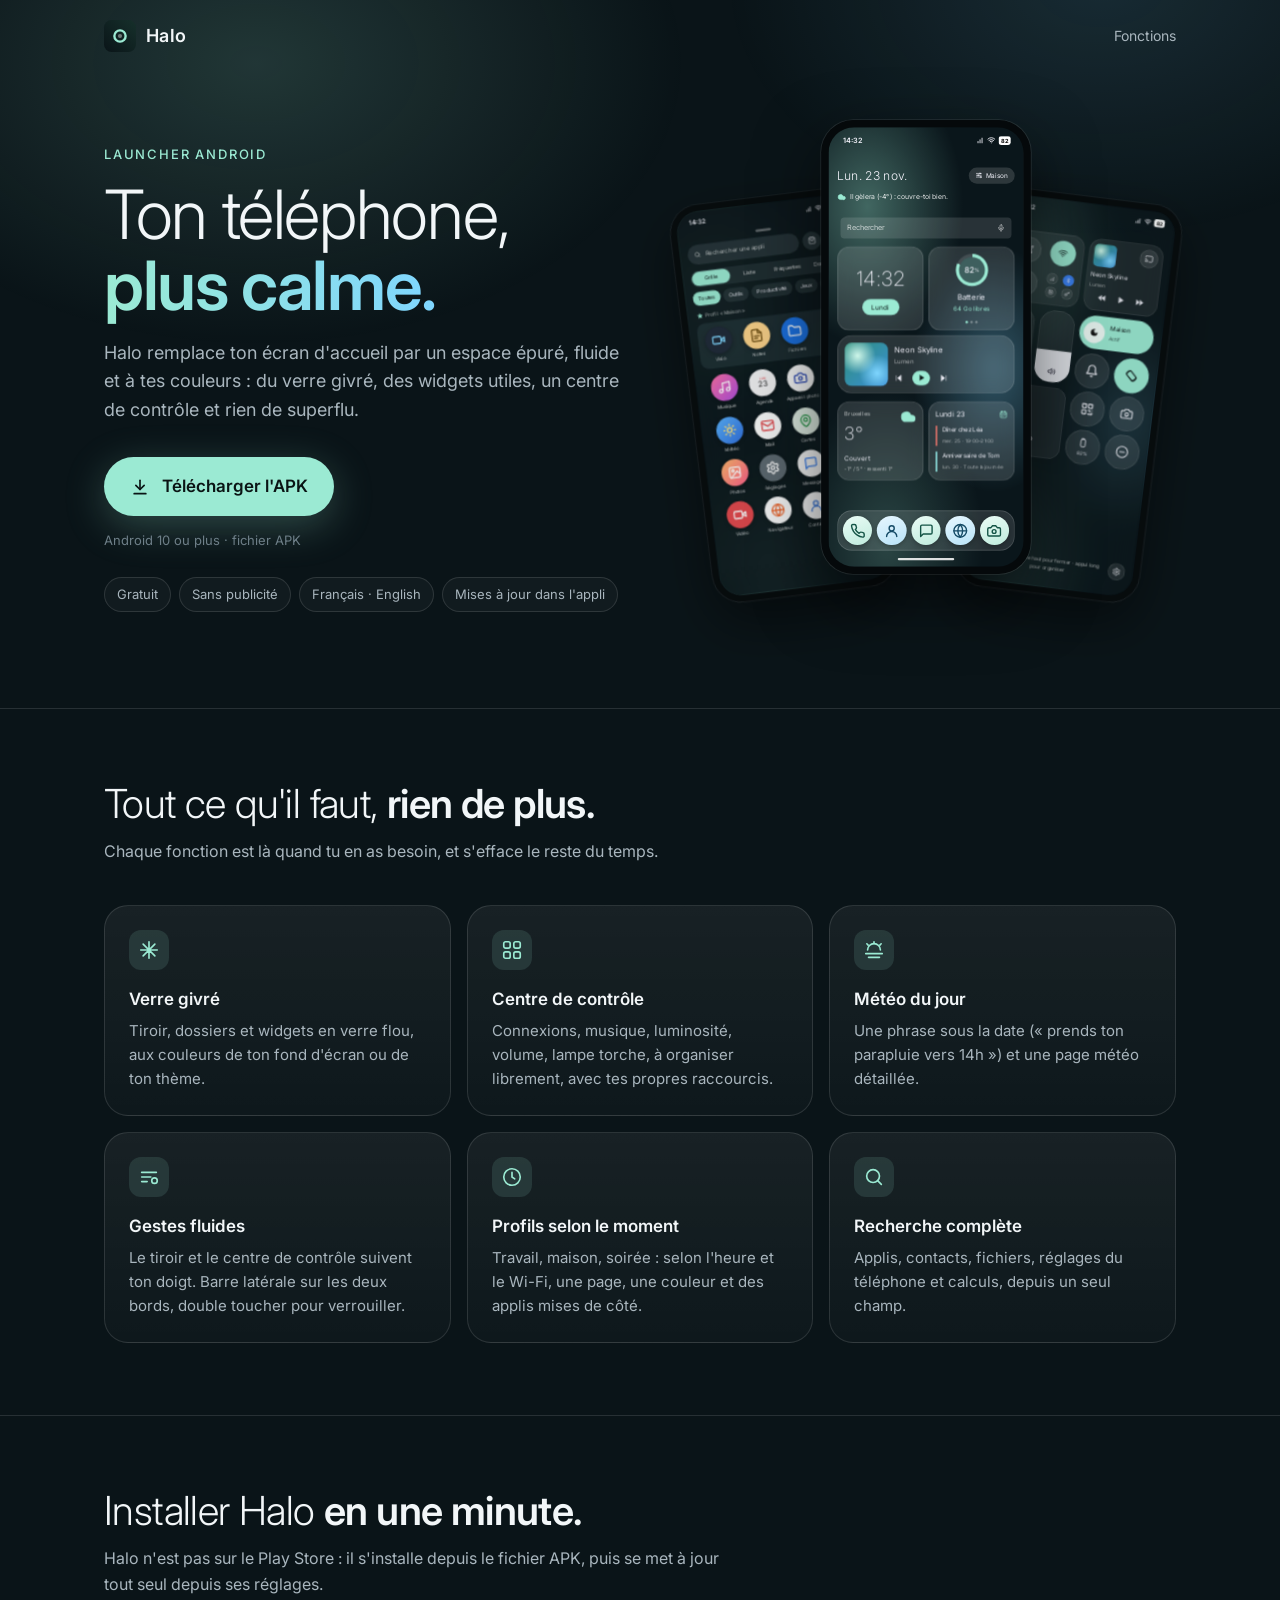
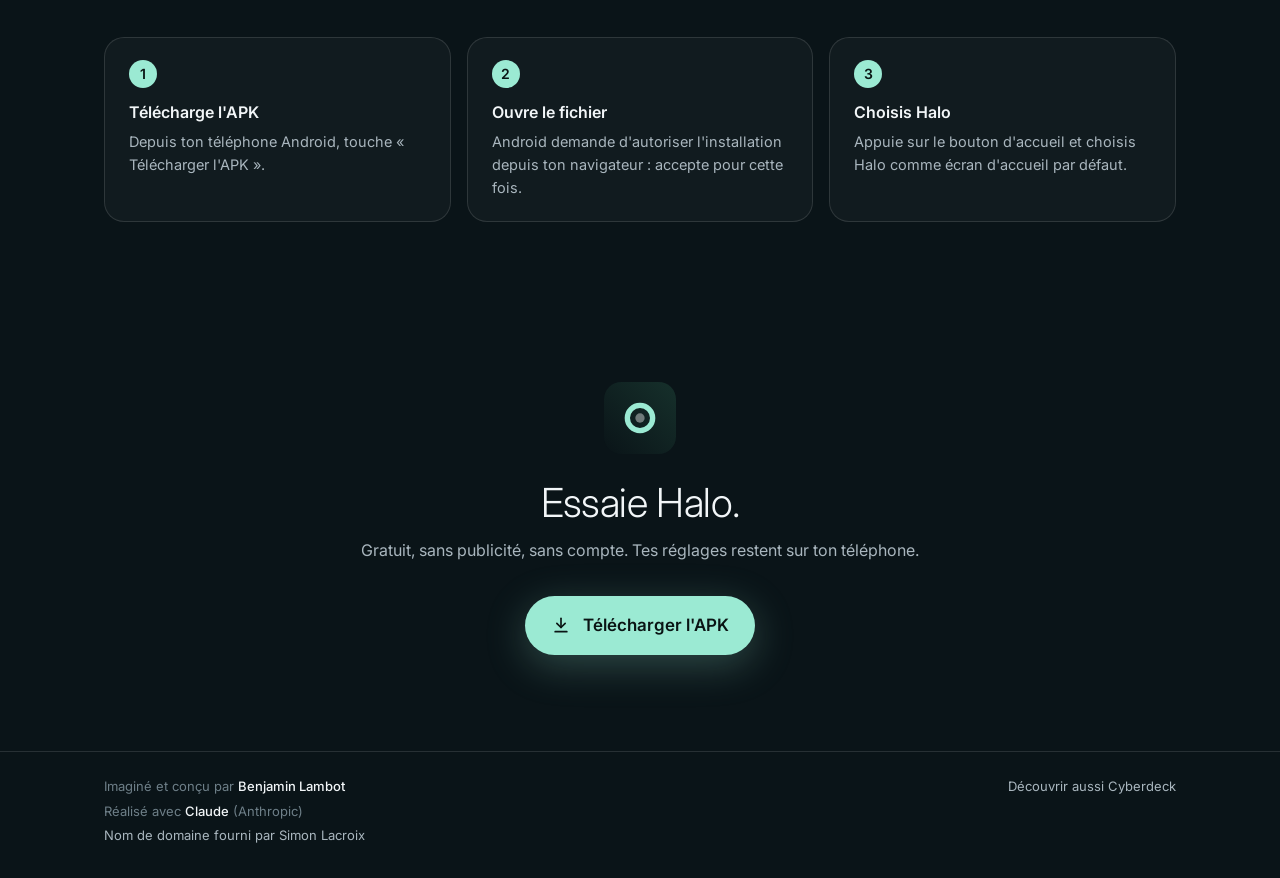
==== commit 6354a333: "Site Halo : téléphones plus réalistes (vraie disposition de Halo, icônes dessinées), widgets en verr" ====
--- a/Halo/index.html
+++ b/Halo/index.html
@@ -83,14 +83,14 @@
   .w-row { display: flex; gap: 8px; margin-top: 8px; }
   .w-sm { flex: 1; padding: 10px; } .w-sm b { font-size: 18px; font-weight: 300; display: block; } .w-sm span { color: rgba(255,255,255,.7); font-size: 9px; }
   .grid { display: grid; grid-template-columns: repeat(4, 1fr); gap: 12px 8px; margin-top: auto; padding: 0 2px; }
-  .ic { aspect-ratio: 1; border-radius: 30%; position: relative; box-shadow: 0 4px 10px rgba(0,0,0,.2); }
-  .ic::after { content: ""; position: absolute; inset: 28%; border-radius: 50%; border: 2.5px solid rgba(255,255,255,.9); }
-  .ic.sq::after { border-radius: 22%; } .ic.dot::after { inset: 38%; background: rgba(255,255,255,.9); border: 0; }
-  .ic.tri::after { border-radius: 4px; transform: rotate(45deg); inset: 32%; }
+  .ic { aspect-ratio: 1; border-radius: 30%; position: relative; box-shadow: 0 4px 10px rgba(0,0,0,.25), inset 0 1px 0 rgba(255,255,255,.25); display: grid; place-items: center; }
+  .ic svg, .t svg, .gear svg, .sb svg, .tbar svg { fill: none; stroke: currentColor; stroke-width: 2; stroke-linecap: round; stroke-linejoin: round; }
+  .ic svg { width: 54%; height: 54%; color: #fff; }
+  .ic.lt svg { color: #1B2A30; }
   .dock { margin-top: 14px; padding: 9px; display: grid; grid-template-columns: repeat(4, 1fr); gap: 8px; border-radius: 24px; }
   .bar { width: 34%; height: 4px; border-radius: 4px; background: rgba(255,255,255,.7); margin: 10px auto 0; }
   .c1 { background: linear-gradient(135deg,#9BEAD3,#4FB79A); } .c2 { background: linear-gradient(135deg,#7FD6FF,#3B8FD9); } .c3 { background: linear-gradient(135deg,#FF9EC4,#E05A8E); }
-  .c4 { background: linear-gradient(135deg,#FFD58A,#E79A3C); } .c5 { background: linear-gradient(135deg,#B7A6FF,#7558E0); } .c6 { background: linear-gradient(135deg,#C9D3D8,#7E8C94); }
+  .c4 { background: linear-gradient(135deg,#FFD58A,#E79A3C); } .c5 { background: linear-gradient(135deg,#B7A6FF,#7558E0); } .c6 { background: linear-gradient(135deg,#C9D3D8,#7E8C94); } .c9 { background: linear-gradient(135deg,#F4F6F7,#C9D3D8); } .c10 { background: linear-gradient(135deg,#3A4A52,#151E23); }
   .c7 { background: linear-gradient(135deg,#A6F0A0,#47A84A); } .c8 { background: linear-gradient(135deg,#FF8F7A,#D9483B); }
 
   /* tiroir */
@@ -107,15 +107,21 @@
   .ccg { display: grid; grid-template-columns: repeat(4, 1fr); gap: 8px; margin-top: 14px; }
   .t { border-radius: 18px; background: rgba(255,255,255,.14); border: 1px solid rgba(255,255,255,.14); aspect-ratio: 1; display: grid; place-items: center; }
   .t.on { background: var(--accent); }
-  .t i { width: 36%; aspect-ratio: 1; border-radius: 50%; border: 2px solid rgba(255,255,255,.9); }
-  .t.on i { border-color: #0A1414; }
+  .t svg { width: 40%; height: 40%; color: #fff; }
+  .t.on svg { color: #0A1414; }
   .t.w2 { grid-column: span 2; aspect-ratio: auto; padding: 10px; display: block; text-align: left; }
   .t.w2 b { font-size: 10px; display: block; } .t.w2 span { font-size: 8.5px; color: rgba(255,255,255,.7); }
-  .t.h2 { grid-row: span 2; aspect-ratio: auto; position: relative; overflow: hidden; }
-  .t.h2::after { content: ""; position: absolute; left: 0; right: 0; bottom: 0; height: 62%; background: rgba(255,255,255,.85); }
+  .t.h2 { grid-row: span 2; aspect-ratio: auto; position: relative; overflow: hidden; place-items: end center; }
+  .t.h2::after { content: ""; position: absolute; left: 0; right: 0; bottom: 0; height: 62%; background: rgba(255,255,255,.88); }
   .t.h2.v::after { height: 40%; }
+  .t.h2 svg { position: relative; z-index: 1; width: 44%; height: auto; aspect-ratio: 1; margin-bottom: 10px; color: #1B2A30; }
+  .t.w2 .row { display: flex; align-items: center; gap: 8px; }
+  .t.w2 .row svg { width: 14px; height: 14px; flex: none; }
+  .t.w2 .row { gap: 6px; } .t.w2 .row b, .t.w2 .row span { white-space: nowrap; }
+  .tbar { display: flex; gap: 10px; margin-top: 5px; } .tbar svg { width: 11px; height: 11px; color: #fff; }
+  .sb .r { display: flex; gap: 4px; align-items: center; } .sb svg { width: 10px; height: 10px; }
   .gear { position: absolute; right: 16px; bottom: 18px; width: 26px; height: 26px; border-radius: 50%; background: rgba(255,255,255,.14); border: 1px solid rgba(255,255,255,.16); display: grid; place-items: center; }
-  .gear i { width: 10px; height: 10px; border-radius: 50%; border: 2px dashed rgba(255,255,255,.9); }
+  .gear svg { width: 15px; height: 15px; color: #fff; }
 
   /* sections */
   section.block { padding: 72px 0; border-top: 1px solid var(--line); }
@@ -143,11 +149,109 @@
   .final .sub { margin: 0 auto 32px; }
   footer { border-top: 1px solid var(--line); color: var(--faint); font-size: 13px; }
   footer .wrap { display: flex; flex-wrap: wrap; gap: 12px; justify-content: space-between; padding-top: 24px; padding-bottom: 32px; }
+  .credits { display: flex; flex-direction: column; gap: 4px; } .credits b { color: var(--text); font-weight: 500; }
   footer a { color: var(--dim); text-decoration: none; } footer a:hover { color: var(--text); }
 
   .reveal { opacity: 0; transform: translateY(16px); transition: opacity .7s ease, transform .7s ease; }
   .reveal.in { opacity: 1; transform: none; }
   @media (prefers-reduced-motion: reduce) { .reveal { opacity: 1; transform: none; transition: none; } .cta { transition: none; } }
+
+  /* ── téléphones (version 2, d'après de vraies captures de Halo) ── */
+  .phone svg { fill: none; stroke: currentColor; stroke-width: 2; stroke-linecap: round; stroke-linejoin: round; }
+  .phone svg.f { fill: currentColor; stroke-width: 1.5; }
+  .v-wall { position: absolute; inset: 0; background:
+      radial-gradient(70% 45% at 20% 18%, rgba(155,234,211,.38), transparent 70%),
+      radial-gradient(60% 40% at 85% 55%, rgba(127,214,255,.32), transparent 70%),
+      radial-gradient(70% 50% at 30% 95%, rgba(155,234,211,.22), transparent 70%), #0A161B; }
+  .v-ui { position: absolute; inset: 0; padding: 26px 11px 8px; display: flex; flex-direction: column; color: #F2F2FA; font-size: 8px; }
+  .v-sb { position: absolute; top: 9px; left: 18px; right: 16px; display: flex; justify-content: space-between; align-items: center; font-size: 9px; font-weight: 600; }
+  .v-sb .r { display: flex; gap: 4px; align-items: center; } .v-sb svg { width: 10px; height: 10px; stroke-width: 2.6; }
+  .v-batt { font-style: normal; font-size: 7px; background: #fff; color: #000; border-radius: 3px; padding: 0 3px; font-weight: 700; }
+  .v-head { display: flex; justify-content: space-between; align-items: center; margin-top: 22px; }
+  .v-date { font-size: 15px; font-weight: 300; letter-spacing: .01em; }
+  .v-pill { display: flex; gap: 4px; align-items: center; padding: 4px 8px; border-radius: 999px; background: rgba(255,255,255,.14); font-size: 8px; }
+  .v-pill svg { width: 9px; height: 9px; }
+  .v-tip { display: flex; gap: 5px; align-items: center; margin-top: 8px; font-size: 8.5px; color: rgba(255,255,255,.88); }
+  .v-tip svg { width: 11px; height: 11px; color: #9BEAD3; }
+  .v-search { margin: 18px 4px 0; padding: 6px 8px; border-radius: 5px; background: rgba(255,255,255,.12); display: flex; justify-content: space-between; align-items: center; color: rgba(255,255,255,.7); font-size: 9px; }
+  .v-search svg { width: 10px; height: 10px; }
+  .v-row2 { display: grid; grid-template-columns: 1fr 1fr; gap: 6px; margin-top: 10px; }
+  .v-card { background: rgba(255,255,255,.13); backdrop-filter: blur(10px); -webkit-backdrop-filter: blur(10px); border-radius: 15px; padding: 9px; box-shadow: inset 0 0 0 1px rgba(255,255,255,.16); }
+  .v-clock { display: grid; place-items: center; align-content: center; gap: 6px; height: 104px; }
+  .v-clock b { font-size: 25px; font-weight: 200; letter-spacing: .02em; }
+  .v-clock i { font-style: normal; background: #9BEAD3; color: #0A1414; border-radius: 999px; padding: 4px 12px; font-size: 8px; }
+  .v-bat { display: flex; flex-direction: column; align-items: center; height: 104px; }
+  .v-ring { width: 40px; height: 40px; border-radius: 50%; background: conic-gradient(#9BEAD3 0 82%, rgba(255,255,255,.12) 0); display: grid; place-items: center; }
+  .v-ring span { width: 32px; height: 32px; border-radius: 50%; background: #3E5F5E; display: flex; align-items: center; justify-content: center; font-size: 10px; font-weight: 500; }
+  .v-ring small { font-size: 6px; }
+  .v-bat b { font-weight: 400; font-size: 9.5px; margin-top: 6px; } .v-bat > span { color: #9BEAD3; font-size: 7.5px; margin-top: 2px; }
+  .v-dots { display: flex; gap: 3px; margin-top: auto; } .v-dots i { width: 3px; height: 3px; border-radius: 50%; background: rgba(255,255,255,.35); } .v-dots i.on { background: #9BEAD3; }
+  .v-music { display: flex; gap: 8px; align-items: center; margin-top: 6px; border-radius: 18px; background: rgba(255,255,255,.13); }
+  .v-cover { width: 54px; height: 54px; border-radius: 9px; flex: none; background:
+      radial-gradient(60% 60% at 30% 30%, #CFF7EA, transparent 70%), radial-gradient(60% 60% at 75% 70%, #7FD6FF, transparent 70%), linear-gradient(135deg, #2E8F7A, #3B8FD9); }
+  .v-cover.s { width: 32px; height: 32px; border-radius: 7px; }
+  .v-mt { flex: 1; min-width: 0; } .v-mt b { display: block; font-size: 9.5px; font-weight: 400; } .v-mt > span { color: rgba(255,255,255,.6); font-size: 7.5px; }
+  .v-ctrl { display: flex; align-items: center; gap: 12px; margin-top: 5px; }
+  .v-ctrl svg { width: 10px; height: 10px; }
+  .v-ctrl em { width: 22px; height: 18px; border-radius: 999px; background: #9BEAD3; display: grid; place-items: center; color: #0A1414; }
+  .v-ctrl em svg { width: 9px; height: 9px; }
+  .v-ctrl.b { gap: 16px; justify-content: center; margin-top: 7px; } .v-ctrl.b svg { width: 11px; height: 11px; }
+  .v-meteo { position: relative; height: 98px; display: flex; flex-direction: column; }
+  .v-meteo > span { color: rgba(255,255,255,.7); font-size: 7px; } .v-meteo > svg { position: absolute; right: 9px; top: 9px; width: 20px; height: 20px; color: #9BEAD3; }
+  .v-meteo b { font-size: 22px; font-weight: 200; margin-top: 2px; } .v-meteo em { font-style: normal; font-size: 8px; margin-top: auto; } .v-meteo small { color: rgba(255,255,255,.65); font-size: 6.5px; margin-top: 2px; }
+  .v-agenda { height: 98px; } .v-ah { display: flex; justify-content: space-between; align-items: center; } .v-ah b { font-weight: 400; font-size: 9px; } .v-ah svg { width: 10px; height: 10px; color: #9BEAD3; }
+  .v-ev { border-left: 2px solid var(--c); padding-left: 6px; margin-top: 7px; } .v-ev b { display: block; font-weight: 400; font-size: 7.5px; white-space: nowrap; overflow: hidden; text-overflow: ellipsis; } .v-ev span { color: rgba(255,255,255,.6); font-size: 6px; }
+  .v-dock { margin-top: auto; background: rgba(255,255,255,.12); box-shadow: inset 0 0 0 1px rgba(255,255,255,.14); border-radius: 18px; padding: 7px; display: grid; grid-template-columns: repeat(5, 1fr); gap: 6px; }
+  .v-ri { aspect-ratio: 1; border-radius: 50%; display: grid; place-items: center; box-shadow: 0 2px 6px rgba(0,0,0,.25); }
+  .v-ri svg { width: 52%; height: 52%; stroke-width: 2.2; }
+  .v-dk { background: linear-gradient(160deg, #EAFBF5, #BFEBDD); color: #145446; }
+  .v-dk:nth-child(even) { background: linear-gradient(160deg, #E6F6FF, #B9E3F7); color: #144A66; }
+  .v-bar { width: 32%; height: 3px; border-radius: 3px; background: rgba(255,255,255,.85); margin: 9px auto 0; }
+  /* tiroir */
+  .v-drawer { position: absolute; inset: 0; background: linear-gradient(180deg, rgba(12,22,26,.94) 0%, rgba(12,24,28,.8) 45%, rgba(12,24,28,.74) 100%); backdrop-filter: blur(16px); -webkit-backdrop-filter: blur(16px); }
+  .v-handle { width: 22px; height: 3px; border-radius: 3px; background: rgba(255,255,255,.4); margin: 10px auto 0; }
+  .v-dsearch { display: flex; gap: 5px; margin-top: 8px; align-items: center; }
+  .v-sf { flex: 1; display: flex; gap: 6px; align-items: center; padding: 7px 9px; border-radius: 999px; background: rgba(52,68,72,.6); color: rgba(255,255,255,.7); font-size: 8.5px; }
+  .v-sf svg { width: 10px; height: 10px; }
+  .v-rb { width: 26px; height: 26px; border-radius: 50%; background: rgba(52,68,72,.6); display: grid; place-items: center; } .v-rb svg { width: 11px; height: 11px; }
+  .v-seg { display: flex; margin-top: 8px; padding: 2px; border-radius: 999px; background: rgba(52,68,72,.45); }
+  .v-seg i, .v-chips i { font-style: normal; } .v-seg i { flex: 1; text-align: center; padding: 4px 0; border-radius: 999px; font-size: 7.5px; color: rgba(255,255,255,.85); }
+  .v-seg i.on, .v-chips i.on { background: #9BEAD3; color: #0A1414; }
+  .v-chips { display: flex; gap: 4px; margin-top: 6px; white-space: nowrap; overflow: hidden; } .v-chips i { padding: 4px 8px; border-radius: 999px; background: rgba(52,68,72,.5); font-size: 7.5px; }
+  .v-prof { display: flex; gap: 4px; align-items: center; color: rgba(255,255,255,.7); font-size: 7px; margin: 9px 0 5px 3px; } .v-prof svg { width: 8px; height: 8px; color: #9BEAD3; }
+  .v-pgrid { display: grid; grid-template-columns: repeat(4, 1fr); gap: 4px; padding: 7px 4px; border-radius: 12px; background: rgba(60,86,90,.32); }
+  .v-agrid { display: grid; grid-template-columns: repeat(4, 1fr); gap: 9px 4px; margin-top: 9px; padding: 0 4px; }
+  .v-app { display: flex; flex-direction: column; align-items: center; gap: 3px; min-width: 0; }
+  .v-app .v-ri { width: 76%; } .v-app span { font-size: 6.5px; color: rgba(255,255,255,.88); max-width: 100%; white-space: nowrap; overflow: hidden; text-overflow: ellipsis; }
+  .v-live { background: #F5F5F7; color: #222; display: flex !important; flex-direction: column; justify-content: center; gap: 0; line-height: 1; }
+  .v-live small { font-size: 4.5px; color: #E5484D; } .v-live b { font-size: 11px; font-weight: 400; }
+  /* centre de contrôle */
+  .v-cc { position: absolute; inset: 0; background: rgba(10,22,26,.5); backdrop-filter: blur(18px); -webkit-backdrop-filter: blur(18px); }
+  .v-ccg { display: grid; grid-template-columns: repeat(4, 1fr); grid-auto-rows: 47px; gap: 7px; margin-top: 22px; padding: 0 1px; }
+  .v-ccg > *, .v-o { box-sizing: border-box; }
+  .v-blk { border-radius: 17px; background: rgba(255,255,255,.08); box-shadow: inset 0 0 0 1px rgba(255,255,255,.12); padding: 7px; position: relative; }
+  .v-o { font-style: normal; border-radius: 50%; background: rgba(255,255,255,.1); box-shadow: inset 0 0 0 1px rgba(255,255,255,.14); display: grid; place-items: center; aspect-ratio: 1; width: 100%; }
+  .v-o svg { width: 38%; height: 38%; } .v-o.on { background: #9BEAD3; box-shadow: none; color: #0A1414; }
+  .v-o.sm { width: 26px; height: 26px; } .v-o.sm svg { width: 12px; height: 12px; }
+  .v-conn { display: grid; grid-template-columns: 1fr 1fr; gap: 6px; height: 100%; align-items: center; }
+  .v-conn > .v-o { width: 36px; justify-self: center; }
+  .v-mini { display: grid; grid-template-columns: 1fr 1fr; gap: 3px; justify-items: center; }
+  .v-mini i { width: 16px; height: 16px; border-radius: 50%; display: grid; place-items: center; background: rgba(255,255,255,.08); box-shadow: inset 0 0 0 1px rgba(255,255,255,.14); }
+  .v-mini i.bl { background: #3B82F6; box-shadow: none; } .v-mini svg { width: 8px; height: 8px; }
+  .v-med { display: flex; flex-direction: column; } .v-mtop { display: flex; justify-content: space-between; }
+  .v-med b { font-weight: 400; font-size: 8.5px; margin-top: 6px; } .v-med > span { color: rgba(255,255,255,.6); font-size: 7px; }
+  .v-sl { position: relative; border-radius: 22px; overflow: hidden; background: rgba(255,255,255,.08); box-shadow: inset 0 0 0 1px rgba(255,255,255,.12); display: grid; place-items: end center; padding-bottom: 9px; }
+  .v-sl::before { content: ""; position: absolute; left: 0; right: 0; bottom: 0; height: var(--f); background: #E8EAF0; }
+  .v-sl svg { position: relative; width: 12px; height: 12px; color: #1A1A2A; }
+  .v-a { position: absolute; top: 6px; left: 50%; transform: translateX(-50%); width: 18px; height: 18px; border-radius: 50%; background: #9BEAD3; color: #0A1414; font-style: normal; font-size: 8px; display: grid; place-items: center; }
+  .v-profile { border-radius: 999px; background: #9BEAD3; color: #0A1414; display: flex; align-items: center; gap: 7px; padding: 0 6px; }
+  .v-profile > i { width: 30px; height: 30px; border-radius: 50%; background: #EFFBF7; display: grid; place-items: center; } .v-profile > i svg { width: 12px; height: 12px; color: #111; }
+  .v-profile b { display: block; font-weight: 400; font-size: 8.5px; } .v-profile span { font-size: 7px; opacity: .7; }
+  .v-torch { display: flex; flex-direction: column; } .v-torch b { font-weight: 400; font-size: 9px; margin-top: auto; } .v-torch span { color: rgba(255,255,255,.6); font-size: 7px; }
+  .v-pct { display: flex; flex-direction: column; justify-content: center; gap: 2px; } .v-pct svg { width: 30%; height: 30%; } .v-pct small { font-size: 6.5px; }
+  .v-add { background: transparent; box-shadow: inset 0 0 0 1px rgba(255,255,255,.3); }
+  .v-hint { margin-top: auto; text-align: center; font-size: 7px; color: rgba(255,255,255,.75); padding: 0 34px 14px; line-height: 1.5; }
+  .v-gear { position: absolute; right: 12px; bottom: 22px; width: 24px; } .v-gear svg { width: 12px; height: 12px; }
 </style>
 </head>
 <body>
@@ -177,45 +281,71 @@
 
       <div class="stage" id="stage" aria-label="Aperçus de Halo : accueil, tiroir d'applis et centre de contrôle"><div class="stage-in" id="stagein">
         <!-- accueil -->
-        <div class="phone"><div class="scr"><div class="wall"></div><div class="ui">
-          <div class="sb"><span>14:32</span><span>5G · 82 %</span></div>
-          <div class="clock">14:32</div>
-          <div class="date">Lundi 23 novembre</div>
-          <div class="tip"><i></i>Belle journée en vue, 12° et du soleil.</div>
-          <div class="gl w-music"><div class="cover"></div><div><b>Midnight City</b><span>M83</span></div></div>
-          <div class="w-row"><div class="gl w-sm"><b>12°</b><span>Ensoleillé</span></div><div class="gl w-sm"><b>3</b><span>rendez-vous</span></div></div>
-          <div class="grid"><div class="ic c1"></div><div class="ic c2 sq"></div><div class="ic c5 dot"></div><div class="ic c4 tri"></div></div>
-          <div class="gl dock"><div class="ic c7"></div><div class="ic c3 sq"></div><div class="ic c2 dot"></div><div class="ic c6"></div></div>
-          <div class="bar"></div>
+        <div class="phone"><div class="scr"><div class="v-wall"></div><div class="v-ui">
+          <div class="v-sb"><span>14:32</span><span class="r"><svg viewBox="0 0 24 24" aria-hidden="true"><path d="M6 20v-4M12 20v-9M18 20V6"/></svg><svg viewBox="0 0 24 24" aria-hidden="true"><path d="M5 12.55a11 11 0 0 1 14 0M1.42 9a16 16 0 0 1 21.16 0M8.53 16.11a6 6 0 0 1 6.95 0M12 20h.01"/></svg><i class="v-batt">82</i></span></div>
+          <div class="v-head"><div class="v-date">Lun. 23 nov.</div><div class="v-pill"><svg viewBox="0 0 24 24" aria-hidden="true"><path d="M4 6h10M18 6h2M4 12h4M12 12h8M4 18h12M20 18h0"/><circle cx="16" cy="6" r="2"/><circle cx="10" cy="12" r="2"/><circle cx="18" cy="18" r="2"/></svg>Maison</div></div>
+          <div class="v-tip"><svg viewBox="0 0 24 24" class="f" aria-hidden="true"><path d="M17.5 19H9a7 7 0 1 1 6.7-9h1.8a4.5 4.5 0 1 1 0 9Z"/></svg>Il gèlera (-4°) : couvre-toi bien.</div>
+          <div class="v-search"><span>Rechercher</span><svg viewBox="0 0 24 24" aria-hidden="true"><rect x="9" y="2" width="6" height="12" rx="3"/><path d="M19 10v1a7 7 0 0 1-14 0v-1M12 18v4"/></svg></div>
+          <div class="v-row2">
+            <div class="v-card v-clock"><b>14:32</b><i>Lundi</i></div>
+            <div class="v-card v-bat"><div class="v-ring"><span>82<small>%</small></span></div><b>Batterie</b><span>64 Go libres</span><div class="v-dots"><i class="on"></i><i></i><i></i></div></div>
+          </div>
+          <div class="v-card v-music"><div class="v-cover"></div><div class="v-mt"><b>Neon Skyline</b><span>Lumen</span><div class="v-ctrl"><svg viewBox="0 0 24 24" class="f" aria-hidden="true"><path d="M19 20 9 12l10-8z"/><path d="M5 19V5"/></svg><em><svg viewBox="0 0 24 24" class="f" aria-hidden="true"><path d="M7 4l13 8-13 8z"/></svg></em><svg viewBox="0 0 24 24" class="f" aria-hidden="true"><path d="m5 4 10 8-10 8z"/><path d="M19 5v14"/></svg></div></div></div>
+          <div class="v-row2">
+            <div class="v-card v-meteo"><span>Bruxelles</span><svg viewBox="0 0 24 24" class="f" aria-hidden="true"><path d="M17.5 19H9a7 7 0 1 1 6.7-9h1.8a4.5 4.5 0 1 1 0 9Z"/></svg><b>3°</b><em>Couvert</em><small>-1° / 5° · ressenti 1°</small></div>
+            <div class="v-card v-agenda"><div class="v-ah"><b>Lundi 23</b><svg viewBox="0 0 24 24" aria-hidden="true"><rect x="3" y="4" width="18" height="18" rx="3"/><path d="M16 2v4M8 2v4M3 10h18M8 14h.01M12 14h.01M16 14h.01M8 18h.01M12 18h.01"/></svg></div>
+              <div class="v-ev" style="--c:#E0736A"><b>Dîner chez Léa</b><span>mer. 25 · 19:00–21:00</span></div>
+              <div class="v-ev" style="--c:#8FE3E0"><b>Anniversaire de Tom</b><span>lun. 30 · Toute la journée</span></div></div>
+          </div>
+          <div class="v-dock">
+            <div class="v-ri v-dk"><svg viewBox="0 0 24 24" aria-hidden="true"><path d="M22 16.9v3a2 2 0 0 1-2.2 2 19.8 19.8 0 0 1-8.6-3.1 19.5 19.5 0 0 1-6-6A19.8 19.8 0 0 1 2.1 4.2 2 2 0 0 1 4.1 2h3a2 2 0 0 1 2 1.7c.1.9.4 1.8.7 2.7a2 2 0 0 1-.5 2.1L8 9.8a16 16 0 0 0 6 6l1.3-1.3a2 2 0 0 1 2.1-.4c.9.3 1.8.6 2.7.7a2 2 0 0 1 1.7 2z"/></svg></div><div class="v-ri v-dk"><svg viewBox="0 0 24 24" aria-hidden="true"><circle cx="12" cy="8" r="4"/><path d="M4 21a8 8 0 0 1 16 0"/></svg></div>
+            <div class="v-ri v-dk"><svg viewBox="0 0 24 24" aria-hidden="true"><path d="M21 15a2 2 0 0 1-2 2H7l-4 4V5a2 2 0 0 1 2-2h14a2 2 0 0 1 2 2z"/></svg></div><div class="v-ri v-dk"><svg viewBox="0 0 24 24" aria-hidden="true"><circle cx="12" cy="12" r="10"/><path d="M2 12h20M12 2a15 15 0 0 1 0 20M12 2a15 15 0 0 0 0 20"/></svg></div>
+            <div class="v-ri v-dk"><svg viewBox="0 0 24 24" aria-hidden="true"><path d="M14.5 4h-5L7 7H4a2 2 0 0 0-2 2v9a2 2 0 0 0 2 2h16a2 2 0 0 0 2-2V9a2 2 0 0 0-2-2h-3z"/><circle cx="12" cy="13" r="3"/></svg></div>
+          </div>
+          <div class="v-bar"></div>
         </div></div></div>
         <!-- tiroir -->
-        <div class="phone"><div class="scr"><div class="wall b"></div><div class="drawer"></div><div class="ui">
-          <div class="sb"><span>14:32</span><span>5G · 82 %</span></div>
-          <div class="search"><span>Rechercher une appli</span><span>⌕</span></div>
-          <div class="tabs"><span class="on">Toutes</span><span>Dossiers</span><span>Récentes</span></div>
-          <div class="lbl">Suggérées maintenant</div>
-          <div class="dgrid">
-            <div><div class="ic c1"></div><div class="n">Messages</div></div><div><div class="ic c3 sq"></div><div class="n">Photos</div></div>
-            <div><div class="ic c2 dot"></div><div class="n">Météo</div></div><div><div class="ic c4"></div><div class="n">Agenda</div></div>
-          </div>
-          <div class="lbl" style="margin-top:12px">Toutes les applis</div>
-          <div class="dgrid">
-            <div><div class="ic c5"></div><div class="n">Musique</div></div><div><div class="ic c6 sq"></div><div class="n">Réglages</div></div>
-            <div><div class="ic c7 tri"></div><div class="n">Cartes</div></div><div><div class="ic c8 dot"></div><div class="n">Vidéo</div></div>
-            <div><div class="ic c2"></div><div class="n">Notes</div></div><div><div class="ic c1 sq"></div><div class="n">Banque</div></div>
-            <div><div class="ic c3"></div><div class="n">Réseau</div></div><div><div class="ic c4 dot"></div><div class="n">Horloge</div></div>
+        <div class="phone"><div class="scr"><div class="v-wall"></div><div class="v-drawer"></div><div class="v-ui">
+          <div class="v-sb"><span>14:32</span><span class="r"><svg viewBox="0 0 24 24" aria-hidden="true"><path d="M6 20v-4M12 20v-9M18 20V6"/></svg><svg viewBox="0 0 24 24" aria-hidden="true"><path d="M5 12.55a11 11 0 0 1 14 0M1.42 9a16 16 0 0 1 21.16 0M8.53 16.11a6 6 0 0 1 6.95 0M12 20h.01"/></svg><i class="v-batt">82</i></span></div>
+          <div class="v-handle"></div>
+          <div class="v-dsearch"><div class="v-sf"><svg viewBox="0 0 24 24" aria-hidden="true"><circle cx="11" cy="11" r="7"/><path d="m20 20-4-4"/></svg><span>Rechercher une appli</span></div><div class="v-rb"><svg viewBox="0 0 24 24" aria-hidden="true"><path d="M6 2 3 6v14a2 2 0 0 0 2 2h14a2 2 0 0 0 2-2V6l-3-4z"/><path d="M3 6h18M16 10a4 4 0 0 1-8 0"/></svg></div><div class="v-rb"><svg viewBox="0 0 24 24" aria-hidden="true"><path d="M12 5h.01M12 12h.01M12 19h.01"/></svg></div></div>
+          <div class="v-seg"><i class="on">Grille</i><i>Liste</i><i>Fréquentes</i><i>Dossiers</i></div>
+          <div class="v-chips"><i class="on">Toutes</i><i>Outils</i><i>Productivité</i><i>Jeux</i><i>Autres</i></div>
+          <div class="v-prof"><svg viewBox="0 0 24 24" class="f" aria-hidden="true"><path d="m12 2 3.1 6.3 6.9 1-5 4.9 1.2 6.8L12 17.8 5.8 21l1.2-6.8-5-4.9 6.9-1z"/></svg>Profil « Maison »</div>
+          <div class="v-pgrid">
+            <div class="v-app"><div class="v-ri " style="background:#1F2937;color:#7FD6FF"><svg viewBox="0 0 24 24" aria-hidden="true"><path d="m22 8-6 4 6 4V8Z"/><rect x="2" y="6" width="14" height="12" rx="2"/></svg></div><span>Visio</span></div><div class="v-app"><div class="v-ri " style="background:#FFD58A;color:#6B4A0E"><svg viewBox="0 0 24 24" aria-hidden="true"><path d="M14 2H6a2 2 0 0 0-2 2v16a2 2 0 0 0 2 2h12a2 2 0 0 0 2-2V8z"/><path d="M14 2v6h6M8 13h8M8 17h5"/></svg></div><span>Notes</span></div><div class="v-app"><div class="v-ri " style="background:#1A73E8;color:#fff"><svg viewBox="0 0 24 24" aria-hidden="true"><path d="M4 20h16a2 2 0 0 0 2-2V8a2 2 0 0 0-2-2h-7.9a2 2 0 0 1-1.7-.9l-.8-1.2A2 2 0 0 0 7.9 3H4a2 2 0 0 0-2 2v13a2 2 0 0 0 2 2Z"/></svg></div><span>Fichiers</span></div>
+          </div>
+          <div class="v-agrid">
+            <div class="v-app"><div class="v-ri " style="background:linear-gradient(135deg,#FF6FA5,#B04CE0);color:#fff"><svg viewBox="0 0 24 24" aria-hidden="true"><path d="M9 18V5l12-2v13"/><circle cx="6" cy="18" r="3"/><circle cx="18" cy="16" r="3"/></svg></div><span>Musique</span></div>
+            <div class="v-app"><div class="v-ri v-live"><small>LUN</small><b>23</b></div><span>Agenda</span></div>
+            <div class="v-app"><div class="v-ri " style="background:#fff;color:#2846B8"><svg viewBox="0 0 24 24" aria-hidden="true"><path d="M14.5 4h-5L7 7H4a2 2 0 0 0-2 2v9a2 2 0 0 0 2 2h16a2 2 0 0 0 2-2V9a2 2 0 0 0-2-2h-3z"/><circle cx="12" cy="13" r="3"/></svg></div><span>Appareil photo</span></div><div class="v-app"><div class="v-ri " style="background:#0E5E4A;color:#9BEAD3"><svg viewBox="0 0 24 24" aria-hidden="true"><rect x="4" y="2" width="16" height="20" rx="2"/><path d="M8 6h8M8 11h.01M12 11h.01M16 11h.01M8 15h.01M12 15h.01M16 15h.01M8 19h.01M12 19h.01M16 19h.01"/></svg></div><span>Calculatrice</span></div>
+            <div class="v-app"><div class="v-ri " style="background:linear-gradient(135deg,#5AB4FF,#2F6FE0);color:#FFE27A"><svg viewBox="0 0 24 24" aria-hidden="true"><circle cx="12" cy="12" r="4"/><path d="M12 2v2M12 20v2M4.9 4.9l1.4 1.4M17.7 17.7l1.4 1.4M2 12h2M20 12h2M4.9 19.1l1.4-1.4M17.7 6.3l1.4-1.4"/></svg></div><span>Météo</span></div><div class="v-app"><div class="v-ri " style="background:#fff;color:#E5484D"><svg viewBox="0 0 24 24" aria-hidden="true"><rect x="2" y="4" width="20" height="16" rx="2"/><path d="m22 7-10 6L2 7"/></svg></div><span>Mail</span></div>
+            <div class="v-app"><div class="v-ri " style="background:#E9F7EC;color:#2E9E4F"><svg viewBox="0 0 24 24" aria-hidden="true"><path d="M20 10c0 6-8 12-8 12s-8-6-8-12a8 8 0 0 1 16 0Z"/><circle cx="12" cy="10" r="3"/></svg></div><span>Cartes</span></div><div class="v-app"><div class="v-ri " style="background:#111;color:#fff"><svg viewBox="0 0 24 24" aria-hidden="true"><circle cx="12" cy="12" r="9"/><path d="M12 7v5l3 2"/></svg></div><span>Horloge</span></div>
+            <div class="v-app"><div class="v-ri " style="background:linear-gradient(135deg,#FFB86B,#FF5E8A);color:#fff"><svg viewBox="0 0 24 24" aria-hidden="true"><rect x="3" y="3" width="18" height="18" rx="3"/><circle cx="9" cy="9" r="2"/><path d="m21 15-5-5L5 21"/></svg></div><span>Photos</span></div><div class="v-app"><div class="v-ri " style="background:#5F6B73;color:#fff"><svg viewBox="0 0 24 24" aria-hidden="true"><path d="M12.22 2h-.44a2 2 0 0 0-2 2v.18a2 2 0 0 1-1 1.73l-.43.25a2 2 0 0 1-2 0l-.15-.08a2 2 0 0 0-2.73.73l-.22.38a2 2 0 0 0 .73 2.73l.15.1a2 2 0 0 1 1 1.72v.51a2 2 0 0 1-1 1.74l-.15.09a2 2 0 0 0-.73 2.73l.22.38a2 2 0 0 0 2.73.73l.15-.08a2 2 0 0 1 2 0l.43.25a2 2 0 0 1 1 1.73V20a2 2 0 0 0 2 2h.44a2 2 0 0 0 2-2v-.18a2 2 0 0 1 1-1.73l.43-.25a2 2 0 0 1 2 0l.15.08a2 2 0 0 0 2.73-.73l.22-.39a2 2 0 0 0-.73-2.73l-.15-.08a2 2 0 0 1-1-1.74v-.5a2 2 0 0 1 1-1.74l.15-.09a2 2 0 0 0 .73-2.73l-.22-.38a2 2 0 0 0-2.73-.73l-.15.08a2 2 0 0 1-2 0l-.43-.25a2 2 0 0 1-1-1.73V4a2 2 0 0 0-2-2z"/><circle cx="12" cy="12" r="3"/></svg></div><span>Réglages</span></div>
+            <div class="v-app"><div class="v-ri " style="background:#fff;color:#3B82F6"><svg viewBox="0 0 24 24" aria-hidden="true"><path d="M21 15a2 2 0 0 1-2 2H7l-4 4V5a2 2 0 0 1 2-2h14a2 2 0 0 1 2 2z"/></svg></div><span>Messages</span></div><div class="v-app"><div class="v-ri " style="background:#fff;color:#2F7CF6"><svg viewBox="0 0 24 24" aria-hidden="true"><path d="M22 16.9v3a2 2 0 0 1-2.2 2 19.8 19.8 0 0 1-8.6-3.1 19.5 19.5 0 0 1-6-6A19.8 19.8 0 0 1 2.1 4.2 2 2 0 0 1 4.1 2h3a2 2 0 0 1 2 1.7c.1.9.4 1.8.7 2.7a2 2 0 0 1-.5 2.1L8 9.8a16 16 0 0 0 6 6l1.3-1.3a2 2 0 0 1 2.1-.4c.9.3 1.8.6 2.7.7a2 2 0 0 1 1.7 2z"/></svg></div><span>Téléphone</span></div>
+            <div class="v-app"><div class="v-ri" style="background:#E5484D;color:#fff"><svg viewBox="0 0 24 24" aria-hidden="true"><path d="m22 8-6 4 6 4V8Z"/><rect x="2" y="6" width="14" height="12" rx="2"/></svg></div><span>Vidéo</span></div><div class="v-app"><div class="v-ri" style="background:#fff;color:#F2662B"><svg viewBox="0 0 24 24" aria-hidden="true"><circle cx="12" cy="12" r="10"/><path d="M2 12h20M12 2a15 15 0 0 1 0 20M12 2a15 15 0 0 0 0 20"/></svg></div><span>Navigateur</span></div><div class="v-app"><div class="v-ri" style="background:#fff;color:#3D7BE0"><svg viewBox="0 0 24 24" aria-hidden="true"><circle cx="12" cy="8" r="4"/><path d="M4 21a8 8 0 0 1 16 0"/></svg></div><span>Contacts</span></div><div class="v-app"><div class="v-ri" style="background:linear-gradient(135deg,#FFD58A,#F2662B);color:#fff"><svg viewBox="0 0 24 24" aria-hidden="true"><path d="M6 2 3 6v14a2 2 0 0 0 2 2h14a2 2 0 0 0 2-2V6l-3-4z"/><path d="M3 6h18M16 10a4 4 0 0 1-8 0"/></svg></div><span>Boutique</span></div>
           </div>
         </div></div></div>
         <!-- centre de contrôle -->
-        <div class="phone"><div class="scr"><div class="wall"></div><div class="cc"></div><div class="ui">
-          <div class="sb"><span>14:32</span><span>5G · 82 %</span></div>
-          <div class="ccg">
-            <div class="t on"><i></i></div><div class="t on"><i></i></div><div class="t"><i></i></div><div class="t on"><i></i></div>
-            <div class="t w2"><b>Midnight City</b><span>M83 · en lecture</span></div><div class="t h2"></div><div class="t h2 v"></div>
-            <div class="t w2"><b>Lampe torche</b><span>Éteinte</span></div>
-            <div class="t"><i></i></div><div class="t on"><i></i></div><div class="t"><i></i></div><div class="t"><i></i></div>
-          </div>
-          <div class="gear"><i></i></div>
+        <div class="phone"><div class="scr"><div class="v-wall"></div><div class="v-cc"></div><div class="v-ui">
+          <div class="v-sb"><span>14:32</span><span class="r"><svg viewBox="0 0 24 24" aria-hidden="true"><path d="M6 20v-4M12 20v-9M18 20V6"/></svg><svg viewBox="0 0 24 24" aria-hidden="true"><path d="M5 12.55a11 11 0 0 1 14 0M1.42 9a16 16 0 0 1 21.16 0M8.53 16.11a6 6 0 0 1 6.95 0M12 20h.01"/></svg><i class="v-batt">82</i></span></div>
+          <div class="v-ccg">
+            <div class="v-blk" style="grid-area:1/1/3/3"><div class="v-conn">
+              <i class="v-o"><svg viewBox="0 0 24 24" aria-hidden="true"><path d="M17.8 19.2 16 11l3.5-3.5C21 6 21.5 4 21 3c-1-.5-3 0-4.5 1.5L13 8 4.8 6.2c-.5-.1-.9.1-1.1.5l-.3.5c-.2.5-.1 1 .3 1.3L9 12l-2 3H4l-1 1 3 2 2 3 1-1v-3l3-2 3.5 5.3c.3.4.8.5 1.3.3l.5-.2c.4-.3.6-.7.5-1.2z"/></svg></i><i class="v-o on"><svg viewBox="0 0 24 24" aria-hidden="true"><path d="M5 12.55a11 11 0 0 1 14 0M1.42 9a16 16 0 0 1 21.16 0M8.53 16.11a6 6 0 0 1 6.95 0M12 20h.01"/></svg></i><i class="v-o"><svg viewBox="0 0 24 24" aria-hidden="true"><circle cx="12" cy="12" r="2"/><path d="M8.5 15.5a5 5 0 0 1 0-7M15.5 8.5a5 5 0 0 1 0 7M5.6 18.4a9 9 0 0 1 0-12.8M18.4 5.6a9 9 0 0 1 0 12.8M12 14v8"/></svg></i>
+              <div class="v-mini"><i><svg viewBox="0 0 24 24" aria-hidden="true"><path d="M6 20v-4M12 20v-9M18 20V6"/></svg></i><i class="bl"><svg viewBox="0 0 24 24" aria-hidden="true"><path d="m7 7 10 10-5 5V2l5 5L7 17"/></svg></i><i><svg viewBox="0 0 24 24" aria-hidden="true"><rect x="4" y="4" width="16" height="16" rx="3"/><path d="M9 15V9l6 6V9"/></svg></i><i><svg viewBox="0 0 24 24" aria-hidden="true"><circle cx="7.5" cy="15.5" r="4.5"/><path d="m21 2-9.6 9.6M15.5 7.5l3 3L22 7l-3-3"/></svg></i></div></div></div>
+            <div class="v-blk v-med" style="grid-area:1/3/3/5"><div class="v-mtop"><div class="v-cover s"></div><i class="v-o sm"><svg viewBox="0 0 24 24" aria-hidden="true"><path d="M2 8V6a2 2 0 0 1 2-2h16a2 2 0 0 1 2 2v12a2 2 0 0 1-2 2h-6"/><path d="M2 12a9 9 0 0 1 8 8M2 16a5 5 0 0 1 4 4M2 20h.01"/></svg></i></div>
+              <b>Neon Skyline</b><span>Lumen</span><div class="v-ctrl b"><svg viewBox="0 0 24 24" class="f" aria-hidden="true"><path d="M11 19 2 12l9-7zM22 19l-9-7 9-7z"/></svg><svg viewBox="0 0 24 24" class="f" aria-hidden="true"><path d="M7 4l13 8-13 8z"/></svg><svg viewBox="0 0 24 24" class="f" aria-hidden="true"><path d="m13 19 9-7-9-7zM2 19l9-7-9-7z"/></svg></div></div>
+            <div class="v-sl" style="grid-area:3/1/5/2;--f:22%"><i class="v-a">A</i><svg viewBox="0 0 24 24" aria-hidden="true"><circle cx="12" cy="12" r="4"/><path d="M12 2v2M12 20v2M4.9 4.9l1.4 1.4M17.7 17.7l1.4 1.4M2 12h2M20 12h2M4.9 19.1l1.4-1.4M17.7 6.3l1.4-1.4"/></svg></div>
+            <div class="v-sl" style="grid-area:3/2/5/3;--f:45%"><svg viewBox="0 0 24 24" aria-hidden="true"><path d="M11 5 6 9H2v6h4l5 4V5z"/><path d="M15.5 8.5a5 5 0 0 1 0 7M19 5a10 10 0 0 1 0 14"/></svg></div>
+            <div class="v-profile" style="grid-area:3/3/4/5"><i><svg viewBox="0 0 24 24" class="f" aria-hidden="true"><path d="M12 3a6 6 0 0 0 9 9 9 9 0 1 1-9-9Z"/></svg></i><div><b>Maison</b><span>Actif</span></div></div>
+            <i class="v-o" style="grid-area:4/3/5/4"><svg viewBox="0 0 24 24" aria-hidden="true"><path d="M6 8a6 6 0 0 1 12 0c0 7 3 9 3 9H3s3-2 3-9"/><path d="M10.3 21a1.9 1.9 0 0 0 3.4 0"/></svg></i><i class="v-o on" style="grid-area:4/4/5/5"><svg viewBox="0 0 24 24" aria-hidden="true"><rect x="7" y="3" width="10" height="18" rx="2" transform="rotate(-45 12 12)"/><path d="M3 9a9 9 0 0 1 6-6M21 15a9 9 0 0 1-6 6"/></svg></i>
+            <div class="v-blk v-torch" style="grid-area:5/1/7/3"><i class="v-o sm"><svg viewBox="0 0 24 24" aria-hidden="true"><path d="M18 6c0 2-2 2-2 4v10a2 2 0 0 1-2 2h-4a2 2 0 0 1-2-2V10c0-2-2-2-2-4V2h12z"/><path d="M6 6h12M12 12v2"/></svg></i><b>Lampe torche</b><span>Éteinte</span></div>
+            <i class="v-o" style="grid-area:5/3/6/4"><svg viewBox="0 0 24 24" aria-hidden="true"><rect x="3" y="3" width="7" height="7" rx="1"/><rect x="14" y="3" width="7" height="7" rx="1"/><rect x="3" y="14" width="7" height="7" rx="1"/><path d="M14 14h3v3M21 14v.01M14 21h3M21 18v3h-3"/></svg></i><i class="v-o" style="grid-area:5/4/6/5"><svg viewBox="0 0 24 24" aria-hidden="true"><path d="M14.5 4h-5L7 7H4a2 2 0 0 0-2 2v9a2 2 0 0 0 2 2h16a2 2 0 0 0 2-2V9a2 2 0 0 0-2-2h-3z"/><circle cx="12" cy="13" r="3"/></svg></i>
+            <i class="v-o v-pct" style="grid-area:6/3/7/4"><svg viewBox="0 0 24 24" aria-hidden="true"><rect x="7" y="4" width="10" height="17" rx="2"/><path d="M10 2h4"/></svg><small>82%</small></i><i class="v-o" style="grid-area:6/4/7/5"><svg viewBox="0 0 24 24" aria-hidden="true"><circle cx="12" cy="12" r="10"/><path d="M8 12h8"/></svg></i>
+            <i class="v-o v-add" style="grid-area:7/1/8/2"><svg viewBox="0 0 24 24" aria-hidden="true"><path d="M12 5v14M5 12h14"/></svg></i>
+          </div>
+          <div class="v-hint">Glisse vers le haut pour fermer · appui long pour organiser</div>
+          <i class="v-o v-gear"><svg viewBox="0 0 24 24" aria-hidden="true"><path d="M12.22 2h-.44a2 2 0 0 0-2 2v.18a2 2 0 0 1-1 1.73l-.43.25a2 2 0 0 1-2 0l-.15-.08a2 2 0 0 0-2.73.73l-.22.38a2 2 0 0 0 .73 2.73l.15.1a2 2 0 0 1 1 1.72v.51a2 2 0 0 1-1 1.74l-.15.09a2 2 0 0 0-.73 2.73l.22.38a2 2 0 0 0 2.73.73l.15-.08a2 2 0 0 1 2 0l.43.25a2 2 0 0 1 1 1.73V20a2 2 0 0 0 2 2h.44a2 2 0 0 0 2-2v-.18a2 2 0 0 1 1-1.73l.43-.25a2 2 0 0 1 2 0l.15.08a2 2 0 0 0 2.73-.73l.22-.39a2 2 0 0 0-.73-2.73l-.15-.08a2 2 0 0 1-1-1.74v-.5a2 2 0 0 1 1-1.74l.15-.09a2 2 0 0 0 .73-2.73l-.22-.38a2 2 0 0 0-2.73-.73l-.15.08a2 2 0 0 1-2 0l-.43-.25a2 2 0 0 1-1-1.73V4a2 2 0 0 0-2-2z"/><circle cx="12" cy="12" r="3"/></svg></i>
         </div></div></div>
       </div></div>
     </section>
@@ -269,7 +399,11 @@
 
 <footer>
   <div class="wrap">
-    <span>Halo · imaginé par Benjamin Lambot</span>
+    <div class="credits">
+      <span>Imaginé et conçu par <b>Benjamin Lambot</b></span>
+      <span>Réalisé avec <b>Claude</b> (Anthropic)</span>
+      <a href="https://simonlacroix.net/" target="_blank" rel="noopener">Nom de domaine fourni par Simon Lacroix</a>
+    </div>
     <a href="../telecharger.html">Découvrir aussi Cyberdeck</a>
   </div>
 </footer>
